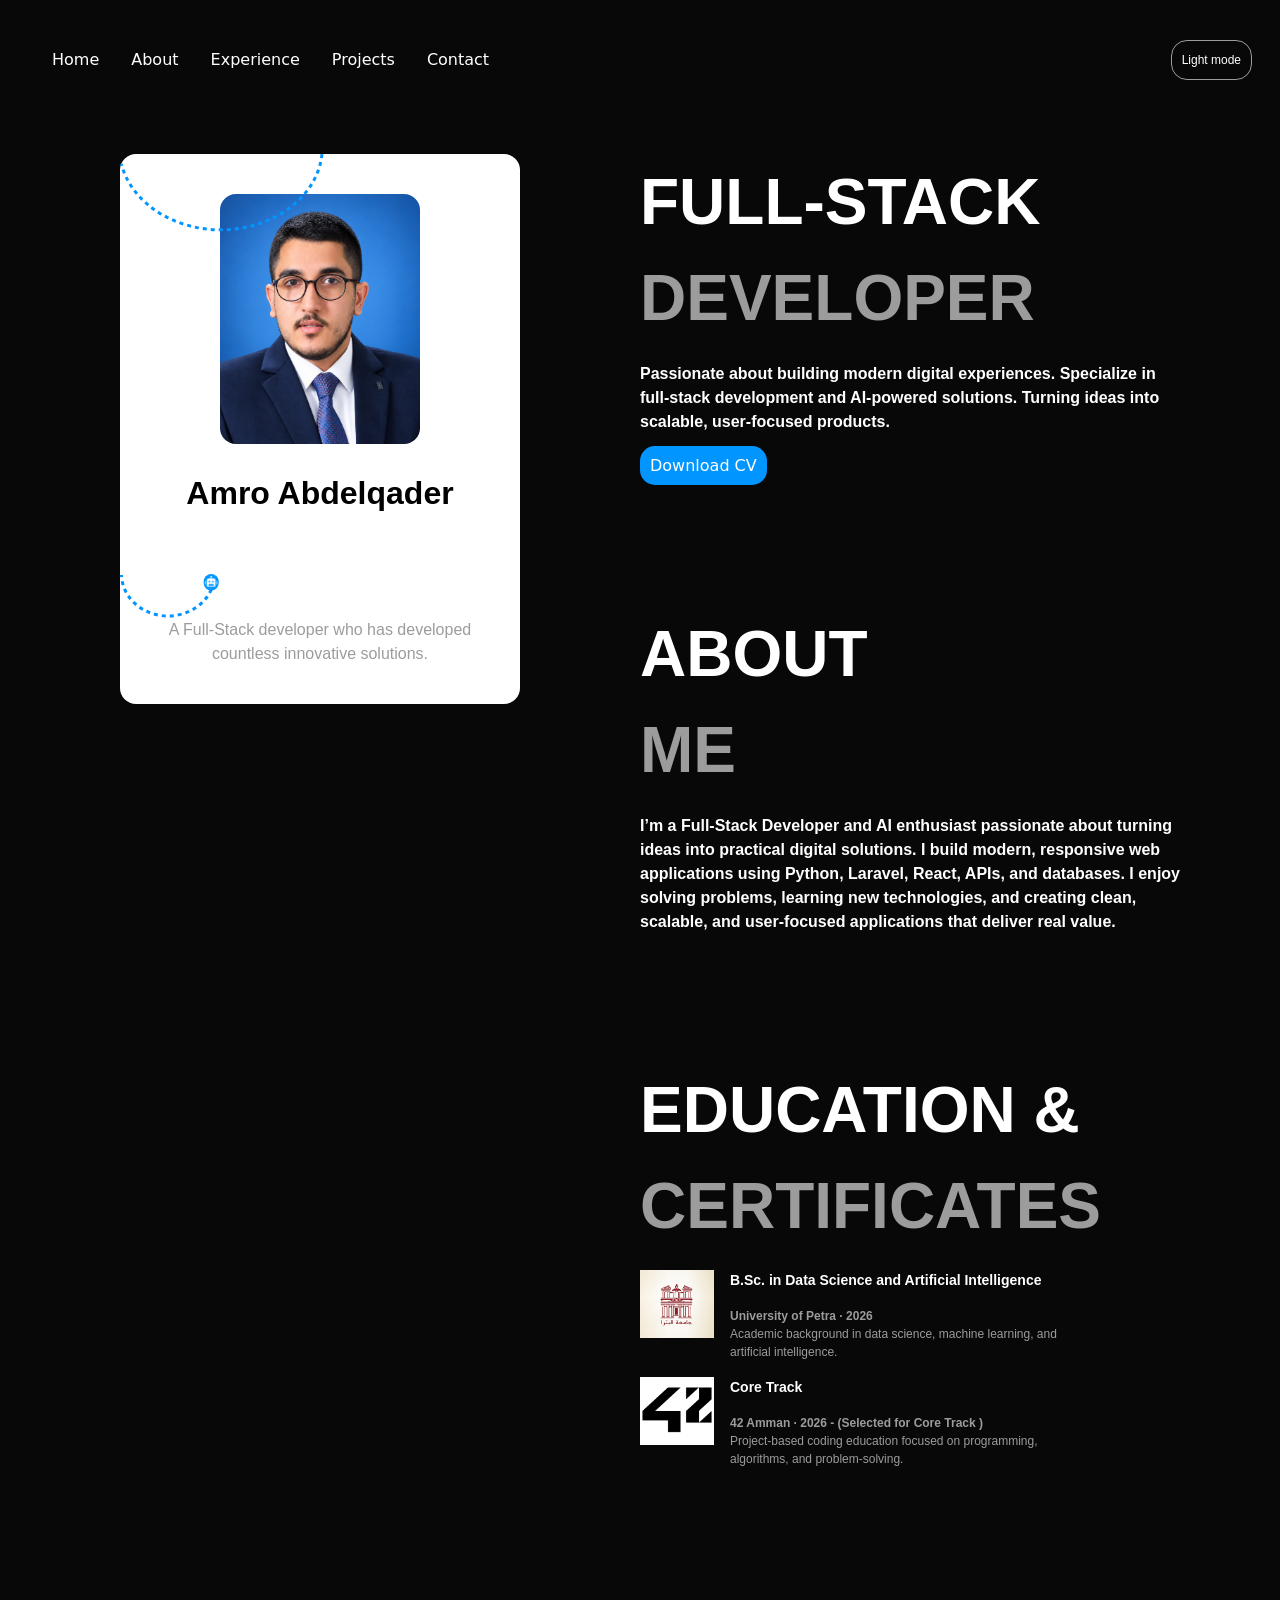
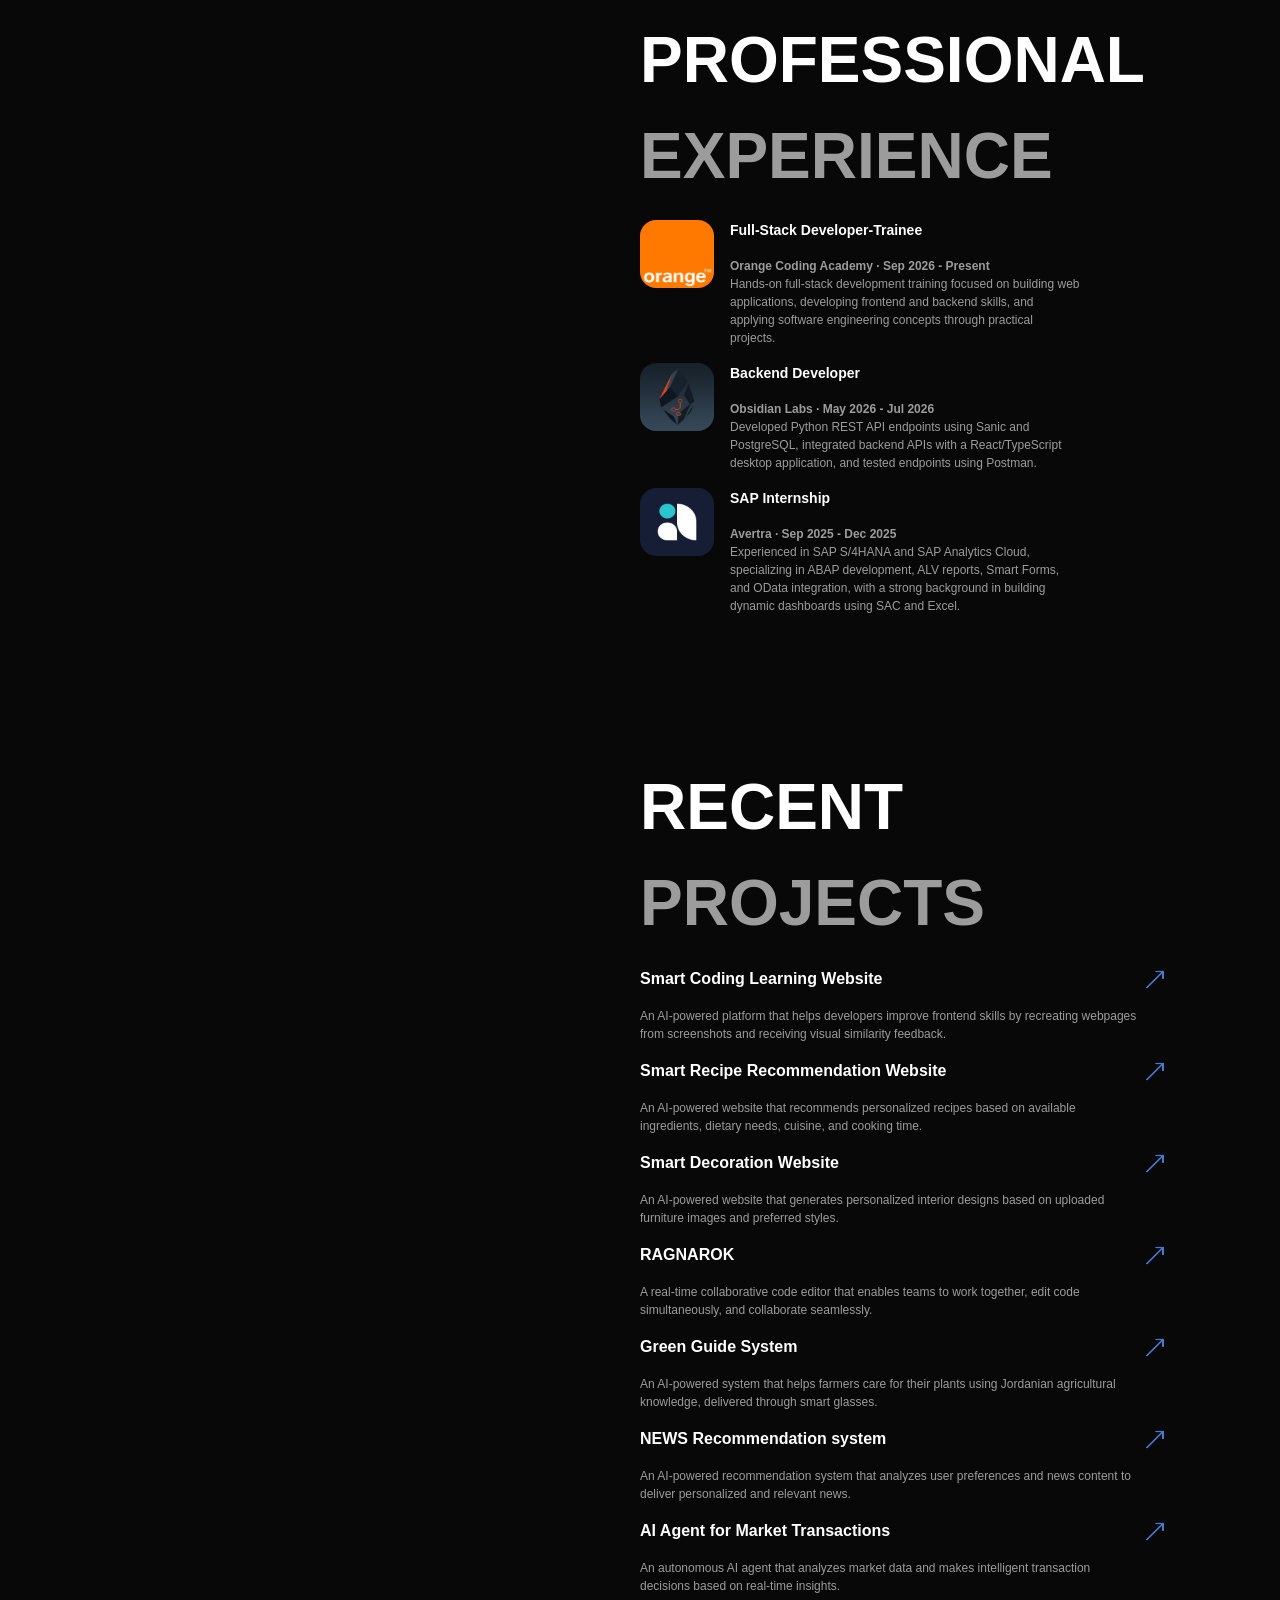
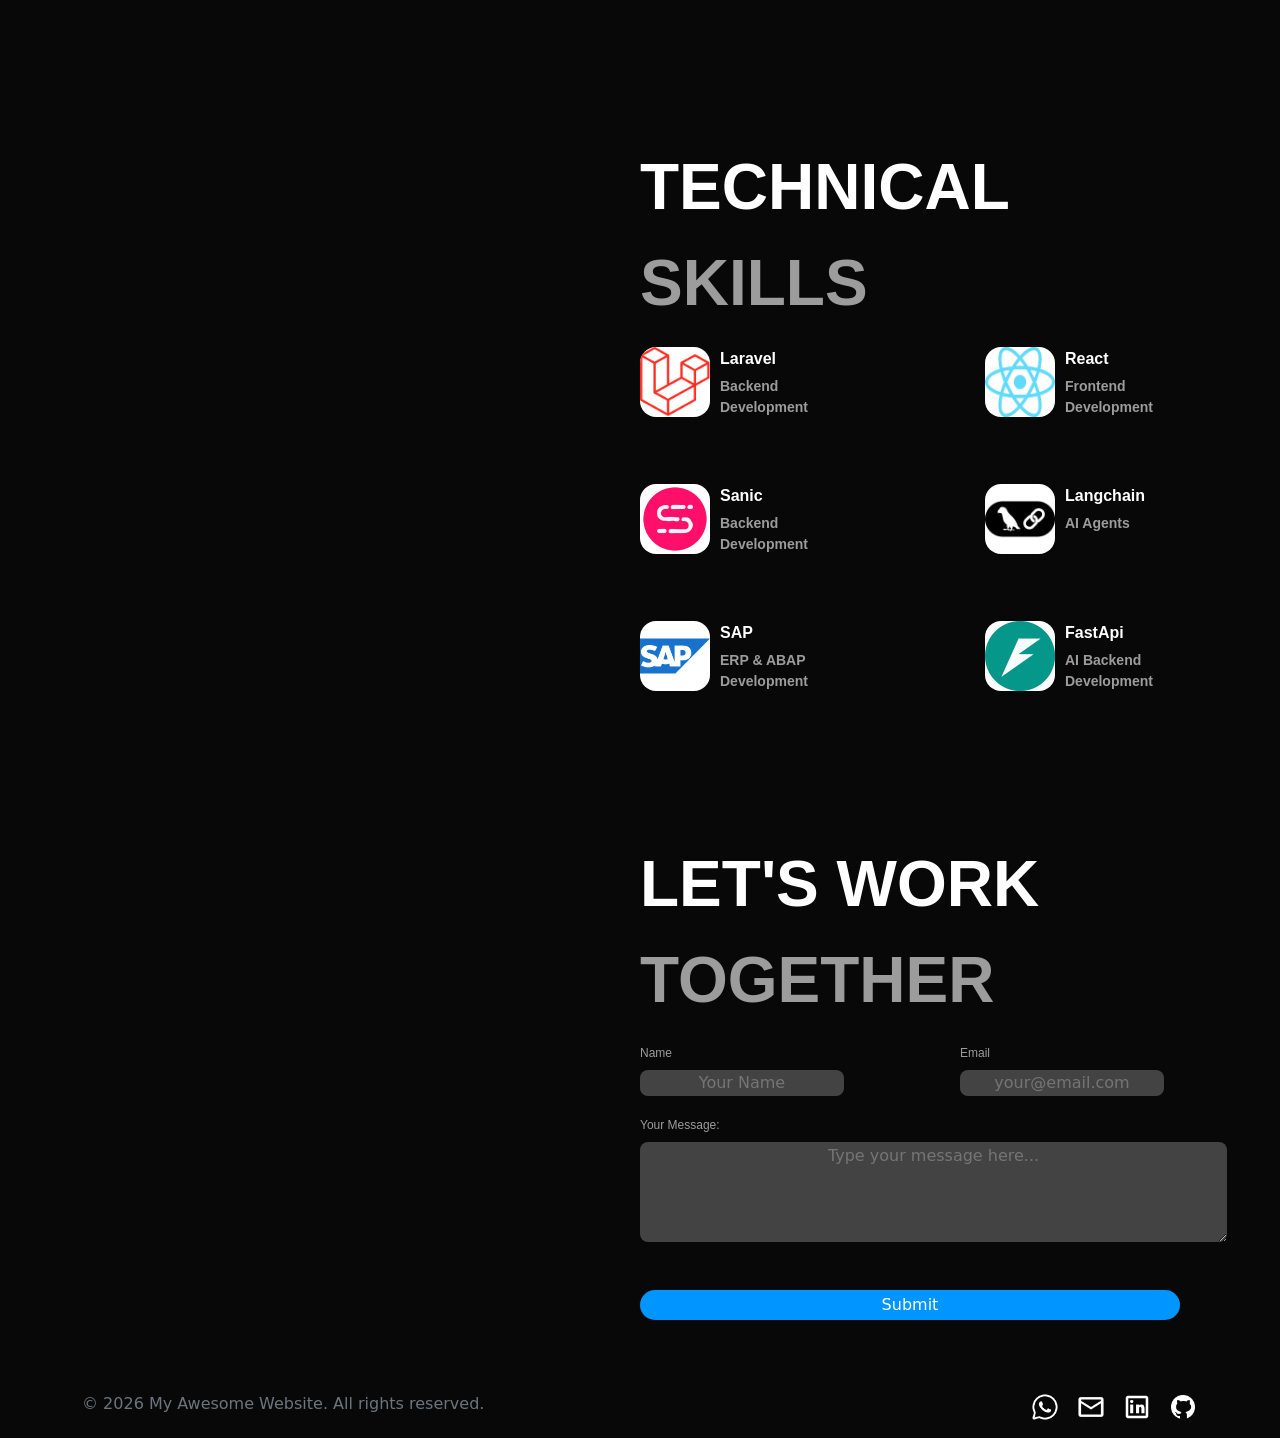
==== index.html @ 63857f9a "add action button ( download cv)" ====
<!DOCTYPE html>
<html lang="en">

<head>
    <meta charset="UTF-8">
    <meta name="author" content="Amro Abdelqader">
    <meta name="keywords" content="Full-Stack, web, AI, projects, react, Laravel, python, database">
    <meta name="viewport" content="width=device-width, initial-scale=1.0">
    <link href="https://cdn.jsdelivr.net/npm/bootstrap@5.3.8/dist/css/bootstrap.min.css" rel="stylesheet"
        integrity="sha384-sRIl4kxILFvY47J16cr9ZwB07vP4J8+LH7qKQnuqkuIAvNWLzeN8tE5YBujZqJLB" crossorigin="anonymous">
    <link rel="stylesheet" href="css/style.css">

    <title>Amro Abdelqader</title>
</head>

<body>
    <!-- Navigation Bar -->
    <nav class="navbar navbar-expand-md navbar-dark m-3">
        <div class="container-fluid">
            <ul class="navbar-nav flex-row  m-2">
                <li class="nav-item m-2">
                    <a class="nav-link" href="#">Home</a>
                </li>
                <li class="nav-item m-2">
                    <a class="nav-link" href="#about-sec">About</a>
                </li>
                <li class="nav-item m-2">
                    <a class="nav-link" href="#experience-sec">Experience</a>
                </li>
                <li class="nav-item m-2">
                    <a class="nav-link" href="#project-sec">Projects</a>
                </li>
                <li class="nav-item m-2">
                    <a class="nav-link" href="#contect-form">Contact</a>
                </li>
            </ul>
            <input type="checkbox" id="theme-toggle">
            <label class="theme-button" for="theme-toggle">
                <span class="theme-toggle-text">Light mode</span>
            </label>     
        </div>
    </nav>

    <!-- Container for Grid -->
    <div class="my-container">
        <!-- Personal photo card section -->
        <div class="photo-card">
            <div class="imag-icon">
                <img class="circle-icon" src="assets/icons/circle-icon.svg" alt="circle">
                <img class="photo" src="assets/myPhoto.png" width="200px" height="250px">
            </div>
            <div class="myName">Amro Abdelqader</div>
            <img class="circle-robot-icon" src="assets/icons/circle-robot-icon.svg" alt="circle-robot">
            <p class="card-description">
                A Full-Stack developer who has developed countless innovative solutions.
            </p>
        </div>
        <!-- website all content -->
        <div class="content" >
            <!-- Hero section -->
            <main class="hero-sec">
                <p class="sec-title">Full-Stack <br><span class="sec-title-lword">Developer</span></p>
                <p class="sec-parg">Passionate about building modern digital experiences. Specialize in full-stack
                    development and AI-powered solutions. Turning ideas into scalable, user-focused products.</p>
                <div class="cv-btn">
                    <a href="/assets/cv/CV.pdf" target="_blank">
                    Download CV
                    </a>
                </div>
            </main>
            <!-- About Me section -->
            <section id="about-sec" class="all-sec">
                <p class="sec-title">About <br><span class="sec-title-lword">me</span></p>
                <p class="sec-parg">I’m a Full-Stack Developer and AI enthusiast passionate about turning ideas into
                    practical digital solutions. I build modern, responsive web applications using Python, Laravel,
                    React, APIs, and databases. I enjoy solving problems, learning new technologies, and creating clean,
                    scalable, and user-focused applications that deliver real value.</p>
            </section>
            <!-- Education -->
             <section id="education-sec" class="all-sec">
                <p class="sec-title">EDUCATION & <br><span class="sec-title-lword">CERTIFICATES</span></p>
                <!-- education cards -->
                <div class="info-card">
                    <div>
                        <img class="edu-photo" src="assets/education/UOP.jpg" width="74px" height="68" alt="education photo">
                    </div>
                    <div>
                        <p class="info-title">B.Sc. in Data Science and Artificial Intelligence</p>
                        <p class="info-name">University of Petra · 2026</p>
                        <p class="info-parg">
                            Academic background in data science, machine learning, and artificial intelligence.
                        </p>
                    </div>
                </div>
                <div class="info-card">
                    <div>
                        <img class="edu-photo" src="assets/education/42.png" width="74px" height="68" alt="education photo">
                    </div>
                    <div>
                        <p class="info-title">Core Track</p>
                        <p class="info-name">42 Amman · 2026 - (Selected for Core Track )</p>
                        <p class="info-parg">
                            Project-based coding education focused on programming, algorithms, and problem-solving.
                        </p>
                    </div>
                </div>
             </section>
             <!-- Experience -->
             <section id="experience-sec" class="all-sec">
                <p class="sec-title">PROFESSIONAL <br><span class="sec-title-lword">EXPERIENCE</span></p>
                <!-- education cards -->
                <div class="info-card">
                    <div>
                        <img class="info-photo" src="assets/experience/Orange_logo.svg.webp" width="74px" height="68" alt="experience photo">
                    </div>
                    <div>
                        <p class="info-title">Full-Stack Developer-Trainee</p>
                        <p class="info-name">Orange Coding Academy · Sep  2026 - Present</p>
                        <p class="info-parg">
                            Hands-on full-stack development training focused on building web applications, developing frontend and backend skills, and applying software engineering concepts through practical projects.
                        </p>
                    </div>
                </div>
                <div class="info-card">
                    <div>
                        <img class="info-photo" src="assets/experience/obsidlabs_logo.jpg" width="74px" height="68" alt="experience photo">
                    </div>
                    <div>
                        <p class="info-title">Backend Developer</p>
                        <p class="info-name">Obsidian Labs · May  2026 - Jul  2026</p>
                        <p class="info-parg">
                            Developed Python REST API endpoints using Sanic and PostgreSQL, integrated backend APIs with a React/TypeScript desktop application, and tested endpoints using Postman.
                        </p>
                    </div>
                </div>
                <div class="info-card">
                    <div>
                        <img class="info-photo" src="assets/experience/avertra_logo.jpg" width="74px" height="68" alt="experience photo">
                    </div>
                    <div>
                        <p class="info-title">SAP Internship</p>
                        <p class="info-name">Avertra · Sep  2025 - Dec  2025</p>
                        <p class="info-parg">
                            Experienced in SAP S/4HANA and SAP Analytics Cloud, specializing in ABAP development, ALV reports, Smart Forms, and OData integration, with a strong background in building dynamic dashboards using SAC and Excel.
                        </p>
                    </div>
                </div>
             </section>
            <!-- Projects section -->
            <section id="project-sec" class="all-sec">
                <p class="sec-title">RECENT <br><span class="sec-title-lword">PROJECTS</span></p>
                <!-- project-card (earch card it's a link to github) -->
                <a class="link" href="https://github.com/amro-abdelqader-03" target="_blank">
                    <div class="project-card">
                        <div>
                            <p class="project-title">Smart Coding Learning Website</p>
                            <p class="project-parg">An AI-powered platform that helps developers improve frontend skills
                                by recreating webpages from screenshots and receiving visual similarity feedback.</p>
                        </div>
                        <img src="assets/icons/Up Right.svg" height="25px" width="30px" alt="arrow">
                    </div>
                </a>

                <a class="link" href="https://github.com/amro-abdelqader-03" target="_blank">
                    <div class="project-card">
                        <div>
                            <p class="project-title">Smart Recipe Recommendation Website</p>
                            <p class="project-parg">An AI-powered website that recommends personalized recipes based on
                                available ingredients, dietary needs, cuisine, and cooking time.</p>
                        </div>
                        <img src="assets/icons/Up Right.svg" height="25px" width="30px" alt="arrow">
                    </div>
                </a>

                <a class="link" href="https://github.com/amro-abdelqader-03" target="_blank">
                    <div class="project-card">
                        <div>
                            <p class="project-title">Smart Decoration Website</p>
                            <p class="project-parg">An AI-powered website that generates personalized interior designs
                                based on uploaded furniture images and preferred styles.</p>
                        </div>
                        <img src="assets/icons/Up Right.svg" height="25px" width="30px" alt="arrow">
                    </div>
                </a>

                <a class="link" href="https://github.com/amro-abdelqader-03" target="_blank">
                    <div class="project-card">
                        <div>
                            <p class="project-title">RAGNAROK</p>
                            <p class="project-parg">A real-time collaborative code editor that enables teams to work
                                together, edit code simultaneously, and collaborate seamlessly.</p>
                        </div>
                        <img src="assets/icons/Up Right.svg" height="25px" width="30px" alt="arrow">
                    </div>
                </a>

                <a class="link" href="https://github.com/amro-abdelqader-03" target="_blank">
                    <div class="project-card">
                        <div>
                            <p class="project-title">Green Guide System</p>
                            <p class="project-parg">An AI-powered system that helps farmers care for their plants using
                                Jordanian agricultural knowledge, delivered through smart glasses.</p>
                        </div>
                        <img src="assets/icons/Up Right.svg" height="25px" width="30px" alt="arrow">
                    </div>
                </a>

                <a class="link" href="https://github.com/amro-abdelqader-03" target="_blank">
                    <div class="project-card">
                        <div>
                            <p class="project-title">NEWS Recommendation system</p>
                            <p class="project-parg">An AI-powered recommendation system that analyzes user preferences
                                and
                                news content to deliver personalized and relevant news.</p>
                        </div>
                        <img src="assets/icons/Up Right.svg" height="25px" width="30px" alt="arrow">
                    </div>
                </a>

                <a class="link" href="https://github.com/amro-abdelqader-03" target="_blank">
                    <div class="project-card">
                        <div>
                            <p class="project-title">AI Agent for Market Transactions</p>
                            <p class="project-parg">An autonomous AI agent that analyzes market data and makes
                                intelligent transaction decisions based on real-time insights.</p>
                        </div>
                        <img src="assets/icons/Up Right.svg" height="25px" width="30px" alt="arrow">
                    </div>
                </a>
            </section>

            <!-- technical skills -->
            <section id="skills-sec" class="all-sec">
                <p class="sec-title">technical <br><span class="sec-title-lword">skills</span></p>
                <div class="skill-contaier">
                    <div class="skill-card">
                        <img class="skill-logo" src="assets/skill/Laravel.svg.webp" width="70px" height="70px">
                        <div>
                            <p class="skill-title">Laravel</p>
                            <p class="skill-desc">Backend Development</p>
                        </div>
                    </div>
                    <div class="skill-card">
                        <img class="skill-logo" src="assets/skill/React-icon.svg.webp" width="70px" height="70px">
                        <div>
                            <p class="skill-title">React</p>
                            <p class="skill-desc">Frontend Development</p>
                        </div>
                    </div>
                    <div class="skill-card">
                        <img class="skill-logo" src="assets/skill/sanic.png" width="70px" height="70px">
                        <div>
                            <p class="skill-title">Sanic</p>
                            <p class="skill-desc">Backend Development</p>
                        </div>
                    </div>
                    <div class="skill-card">
                        <img class="skill-logo" src="assets/skill/langchain.webp" width="70px" height="70px">
                        <div>
                            <p class="skill-title">Langchain</p>
                            <p class="skill-desc">AI Agents</p>
                        </div>
                    </div>
                    <div class="skill-card">
                        <img class="skill-logo" src="assets/skill/SAP.webp" width="70px" height="70px">
                        <div>
                            <p class="skill-title">SAP</p>
                            <p class="skill-desc">ERP & ABAP Development</p>
                        </div>
                    </div>
                    <div class="skill-card">
                        <img class="skill-logo" src="assets/skill/fastapi.png" width="70px" height="70px">
                        <div>
                            <p class="skill-title">FastApi</p>
                            <p class="skill-desc">AI Backend Development</p>
                        </div>
                    </div>
                </div>            
            </section>

            <!-- contact me form -->
            <section id="contect-form" class="all-sec">
                <p class="sec-title">LET'S WORK <br><span class="sec-title-lword">TOGETHER</span></p>
                <form>
                    <div class="name-email-form">
                        <div>
                            <label class="form-label" for="name">
                                Name
                            </label>
                            <input class="form-input" type="text" name="name" placeholder="Your Name" required>
                        </div>
                        <div>
                            <label class="form-label" for="email">
                                Email
                            </label>
                            <input class="form-input" type="email" name="email" placeholder="your@email.com" required>
                        </div>
                    </div>
                    <label class="form-label" for="message">
                        Your Message:
                    </label>
                    <textarea class="form-input" name="message" rows="4" cols="70"
                        placeholder="Type your message here..."></textarea><br><br>
                    <input class="form-submit" type="submit">
                </form>
            </section>
        </div>
    </div>

    <!-- footer section -->
    <footer class="text-secondary py-3 mt-4" id="ff">
        <div class="container">
            <div class="d-flex flex-md-row text-center justify-content-between">

                <div>
                    &copy; 2026 My Awesome Website. All rights reserved.
                </div>

                <div class="d-flex gap-3">
                    <div>
                        <a href="https://wa.link/czrk86" target="_blank">
                            <img src="assets/icons/WhatsApp.svg" width="30" height="30" alt="WhatsApp">
                        </a>
                    </div>
                    <div>
                        <a href="mailto:amro.abdelqader.03@gmail.com" target="_blank">
                            <img src="assets/icons/Email.svg" width="30" height="30" alt="Email">
                        </a>
                    </div>
                    <div>
                        <a href="https://www.linkedin.com/in/amroabdelgader/" target="_blank">
                            <img src="assets/icons/LinkedIn.svg" width="30" height="30" alt="LinkedIn">
                        </a>
                    </div>
                    <div>
                        <a href="https://github.com/amro-abdelqader-03" target="_blank">
                            <img src="assets/icons/GitHub.svg" width="30" height="30" alt="GitHub">
                        </a>
                    </div>
                </div>
            </div>
        </div>
    </footer>

</body>

</html>
---- css/style.css ----
/* general */

:root {
    color-scheme: dark;
    --page-bg: #080808;
    --primary-text: #ffffff;
    --muted-text: #9c9c9c;
    --surface: #1b1b1b;
    --card-bg: #ffffff;
    --card-text: #000000;
    --input-bg: #434343;
    --accent: #0095ff;
}

body:has(#theme-toggle:checked) {
    color-scheme: light;
    --page-bg: #f4f4f0;
    --primary-text: #171717;
    --muted-text: #626262;
    --surface: #e2e2dc;
    --card-bg: #171717;
    --card-text: #ffffff;
    --input-bg: #ffffff;
    --accent: #006fbd;
}

html {

    scroll-behavior: smooth;
}

body {
    background-color: var(--page-bg);
    color: var(--primary-text);
    transition: background-color 0.3s, color 0.3s;
}

#theme-toggle {
    display: none;
}

.theme-button {
    align-items: center;
    padding: 10px;
    border: 1px solid var(--muted-text);
    border-radius: 16px;
    color: var(--primary-text);
    cursor: pointer;
    font-family: 'Poppins', sans-serif;
    font-size: 12px;
    transition: background-color 0.3s, color 0.3s, border-color 0.3s;
}

.theme-toggle:hover {
    background-color: var(--surface);
}

.navbar {
    background-color: var(--page-bg);
    position: sticky;
    top: 0;
    z-index: 100;
}

.navbar .nav-link {
    color: var(--primary-text);
}

.navbar .nav-link:focus,
.navbar .nav-link:hover {
    color: var(--accent);
}

body:has(#theme-toggle:checked) .theme-toggle-text {
    font-size: 0;
}

body:has(#theme-toggle:checked) .theme-toggle-text::after {
    content: 'Dark mode';
    font-size: 12px;
}


.my-container {
    display: grid;
    grid-template-columns: 1fr 1fr;
    color: var(--primary-text);
    margin-top: 50px;
    align-items: start;
}

/* photo card sec */

.photo-card {
    background-color: var(--card-bg);
    width: 400px;
    height: 550px;
    margin: 0 auto;
    border-radius: 16px;
    position: sticky;
    top: 20px;
    align-self: start;
    animation: fadeOut 2.5s;
    transform: translateY(0);
    transition: transform 0.5s;
}

.photo-card:hover {
    transform: translateY(-8px);
}

.imag-icon {
    display: grid;
    grid-template-columns: 100px 100px;
    grid-template-rows: 100px 200px;
}

.circle-icon {
    grid-column-start: 1;
    grid-template-rows: 1;
    z-index: 2;
}

.photo {
    border-radius: 16px;
    grid-column-start: 2;
    grid-template-rows: 2;
    z-index: 1;
    margin-top: 40px;
}

.myName {
    text-align: center;
    font-family: 'Poppins', sans-serif;
    font-size: 32px;
    font-weight: bold;
    color: var(--card-text);
    margin: 15px;
}

/* general sections */

.cv-btn {
    margin-top: 20px;
}

.cv-btn a{
    text-decoration: none;
    background-color: var(--accent);
    color: var(--primary-text);
    padding: 10px;
    border-radius: 15px;
    animation: fadeOut 2.5s;
}

.card-description {
    text-align: center;
    font-family: 'Poppins', sans-serif;
    font-size: 16px;
    color: var(--muted-text);
    margin: 0 20px;
}

.all-sec {
    animation: reveal linear both;
    animation-timeline: view();
    animation-range: entry 40% contain 80%;
    margin-top: 20%;
    margin-bottom: 5%;
}

.sec-title {
    font-family: 'Poppins', sans-serif;
    font-size: 64px;
    font-weight: bold;
    text-transform: uppercase;
    animation: fadeOut 2.5s;
}

.sec-title-lword {
    color: var(--muted-text);
    display: inline;
}

.sec-parg {
    font-family: 'Poppins', sans-serif;
    font-size: 16px;
    font-weight: bold;
    margin-right: 100px;
    animation: fadeOut 2.5s;
}

/* info sections */

.info-card {
    display: grid;
    grid-template-columns: 80px 350px;
    width: 430px;
    gap: 10px 10px;
    transform: translateY(0);
    transition: transform 0.5s;
    animation: fadeOut 2.5s;
}

.info-photo {
    border-radius: 16px;
}

.info-card:hover {
    transform: translateY(-8px);
    background-color: var(--surface);
}

.info-title {
    font-family: 'Poppins', sans-serif;
    font-size: 14px;
    font-weight: bold;
    color: var(--primary-text);
}

.info-name {
    font-family: 'Poppins', sans-serif;
    font-size: 12px;
    font-weight: bold;
    color: var(--muted-text);
    margin-bottom: 0;
}

.info-parg {
    font-family: 'Poppins', sans-serif;
    font-size: 12px;
    color: var(--muted-text);
}

/* project section */

.project-card {
    display: grid;
    grid-template-columns: 500px 30px;
    animation: fadeOut 2.5s;
    width: 530px;
    color: var(--primary-text);
    transform: translateY(0);
    transition: transform 0.5s;
}

.project-card:hover {
    transform: translateY(-8px);
    background-color: var(--surface);
}

.link {
    text-decoration: none;
}

.project-title {
    font-family: 'Poppins', sans-serif;
    font-size: 16px;
    font-weight: bold;
}

.project-parg {
    font-family: 'Poppins', sans-serif;
    font-size: 12px;
    color: var(--muted-text);
}

/* skill section */

.skill-contaier {
    display: grid;
    grid-template-columns: 1fr 1fr;
    gap: 50px;
}

.skill-card {
    display: grid;
    grid-template-columns: 70px 100px;
    font-family: 'Poppins', sans-serif;
    font-size: 16px;
    font-weight: bold;
    gap: 10px;
    transform: translateY(0);
    transition: transform 0.5s;
    animation: fadeOut 2.5s;
}

.skill-card:hover {
    transform: translateY(-8px);
    background-color: var(--surface);
}

.skill-logo {
    background-color: var(--card-bg);
    border-radius: 16px;
}

.skill-title {
    color: var(--primary-text);
    font-size: 16px;
    margin-bottom: 5px;
}

.skill-desc {
    color: var(--muted-text);
    font-size: 14px;
}

/* form seaction (contact me) */

.name-email-form {
    display: grid;
    grid-template-columns: 1fr 1fr;
    margin-bottom: 20px;
}

.form-label {
    font-family: 'Poppins', sans-serif;
    font-size: 12px;
    color: var(--muted-text);
    display: block;
    animation: fadeOut 2.5s;
}

.form-input {
    background-color: var(--input-bg);
    color: var(--primary-text);
    border: none;
    border-radius: 8px;
    text-align: center;
    display: block;
    animation: fadeOut 2.5s;
}

.form-submit {
    background-color: var(--accent);
    width: 540px;
    text-align: center;
    border-radius: 16px;
    border: none;
    color: var(--primary-text);
    height: 30px;
    animation: fadeOut 2.5s;
}

/* animation */

@keyframes fadeOut {
    0% {
        opacity: 0;
    }

    75% {
        opacity: 1;
    }

    100% {
        opacity: 1;
    }
}

@keyframes reveal {
    from {
        opacity: 0;
        transform: translateY(100px);
    }

    to {
        opacity: 1;
        transform: translateY(0);
    }
}

/* handel small devices */

@media (max-width: 1000px) {

    .my-container {
        grid-template-columns: 1fr;
    }

    .photo-card {
        position: static;
    }

    .sec-title {
        text-align: center;
    }

    .sec-parg {
        text-align: center;
        margin: 20px auto;
    }

    .info-card {
        margin: 30px auto;
    }

    .project-card {
        margin: 0 auto;
    }

    .skill-contaier {
        grid-template-columns: 1fr;
        margin: 0 auto;
        width: 40%;
    }

    .name-email-form {
        grid-template-columns: 1fr;
    }

    .form-input {
        margin: 0 auto;
    }

    .form-label {
        text-align: center;
    }

    .form-submit {
        display: block;
        margin: 0 auto;
    }

}

@media (max-width: 600px) {
    .navbar {
        position: relative;
    }
}
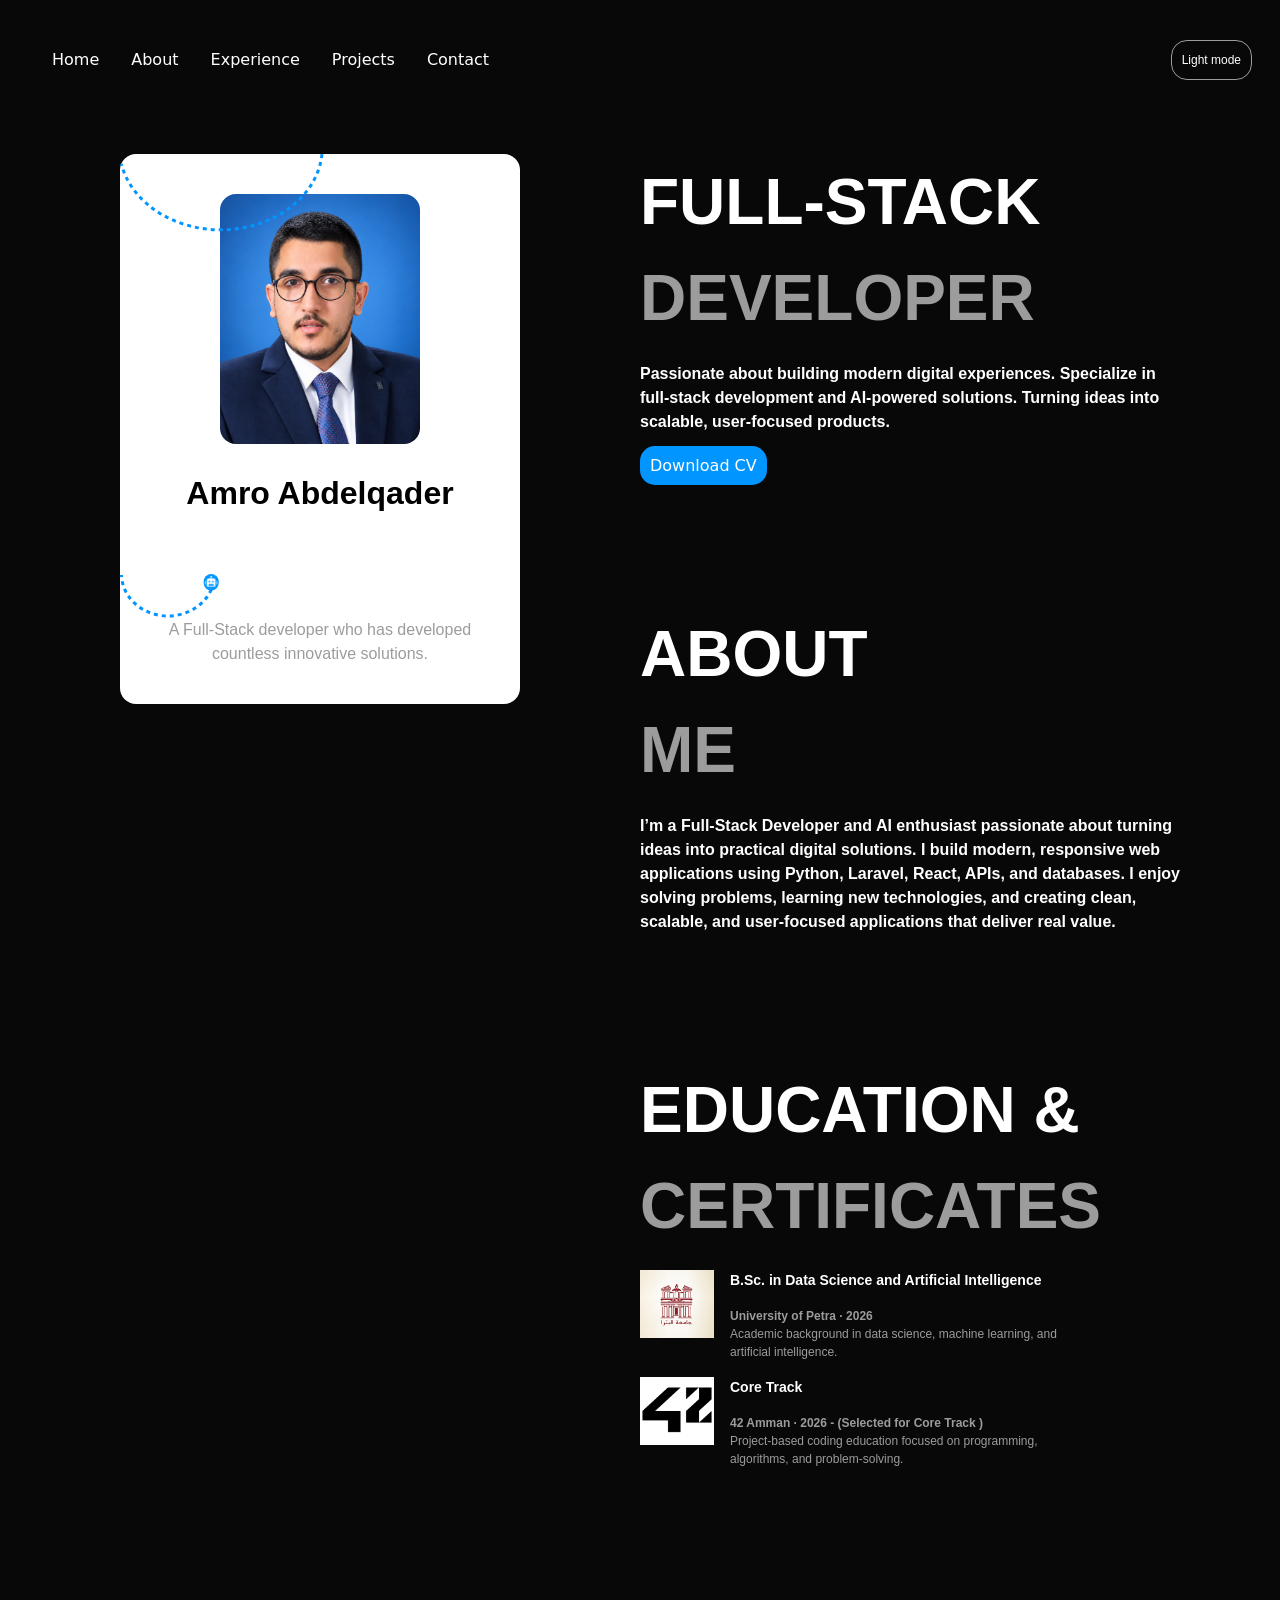
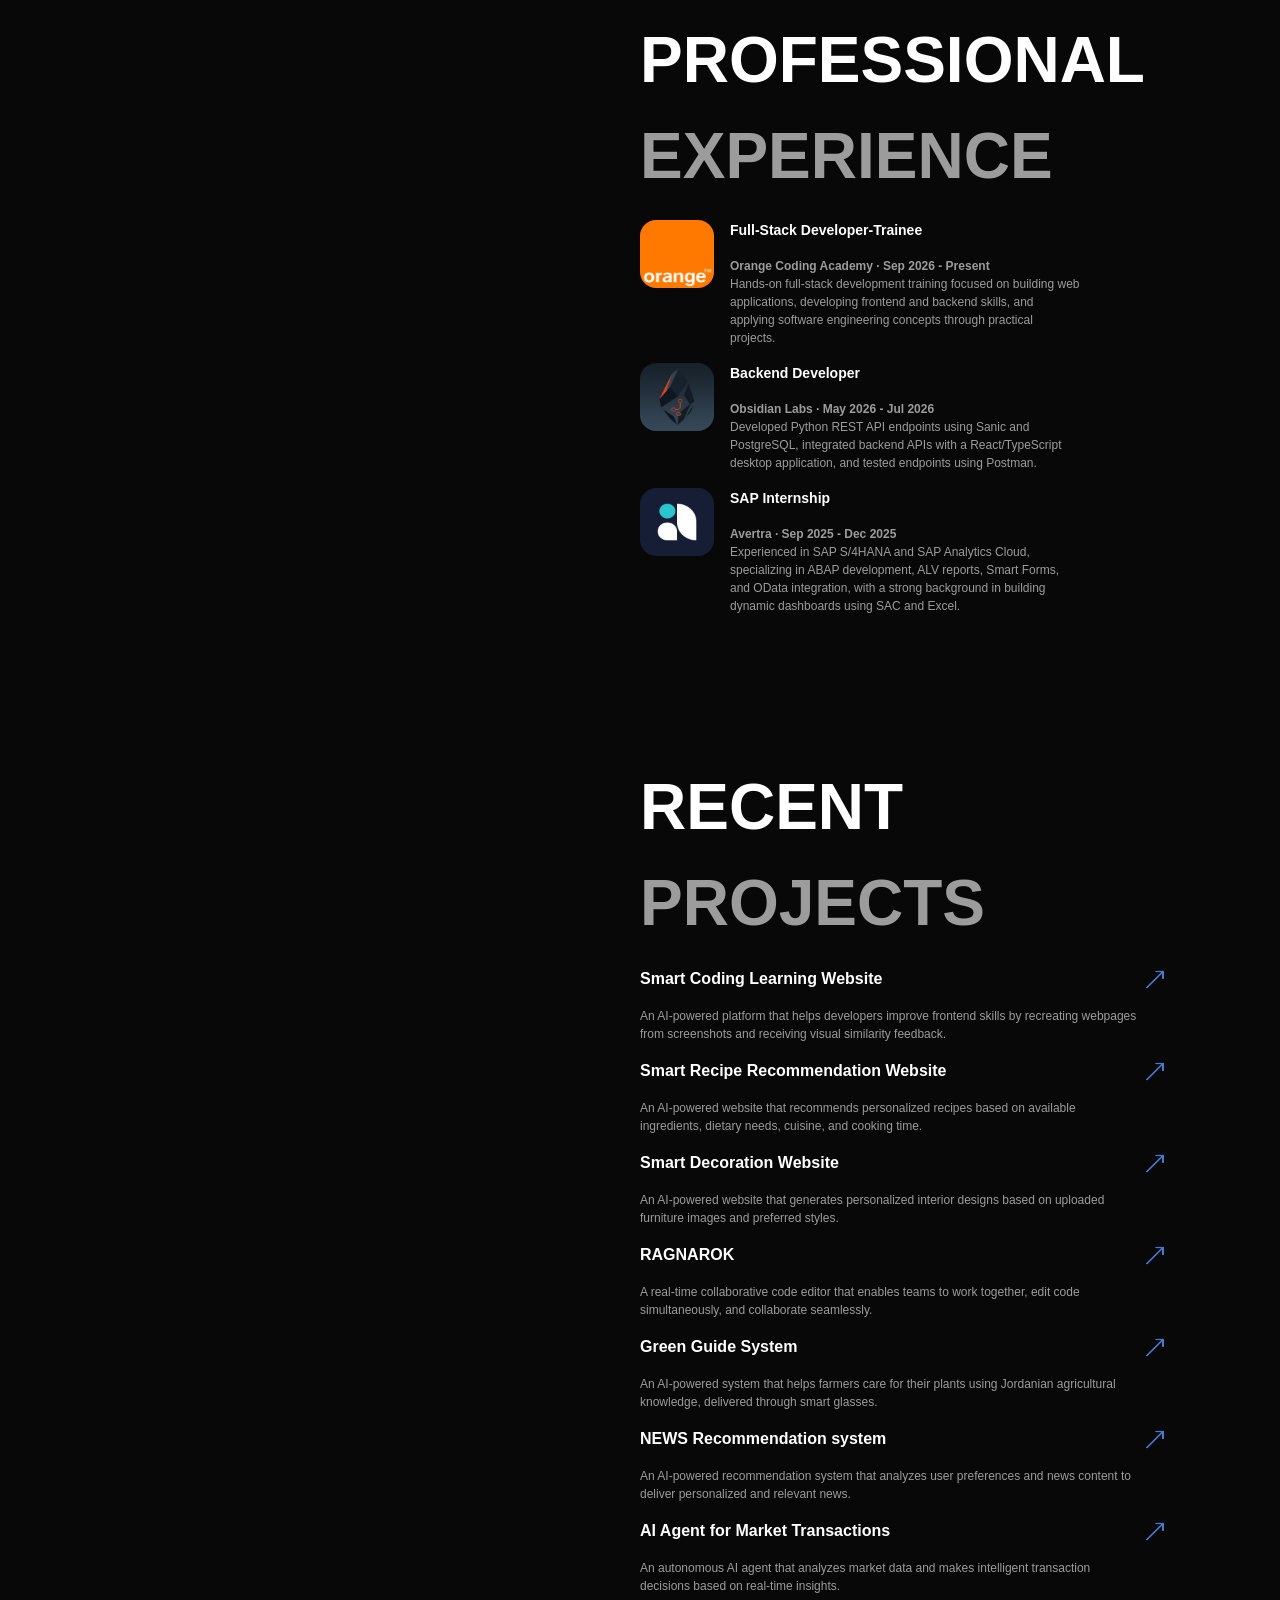
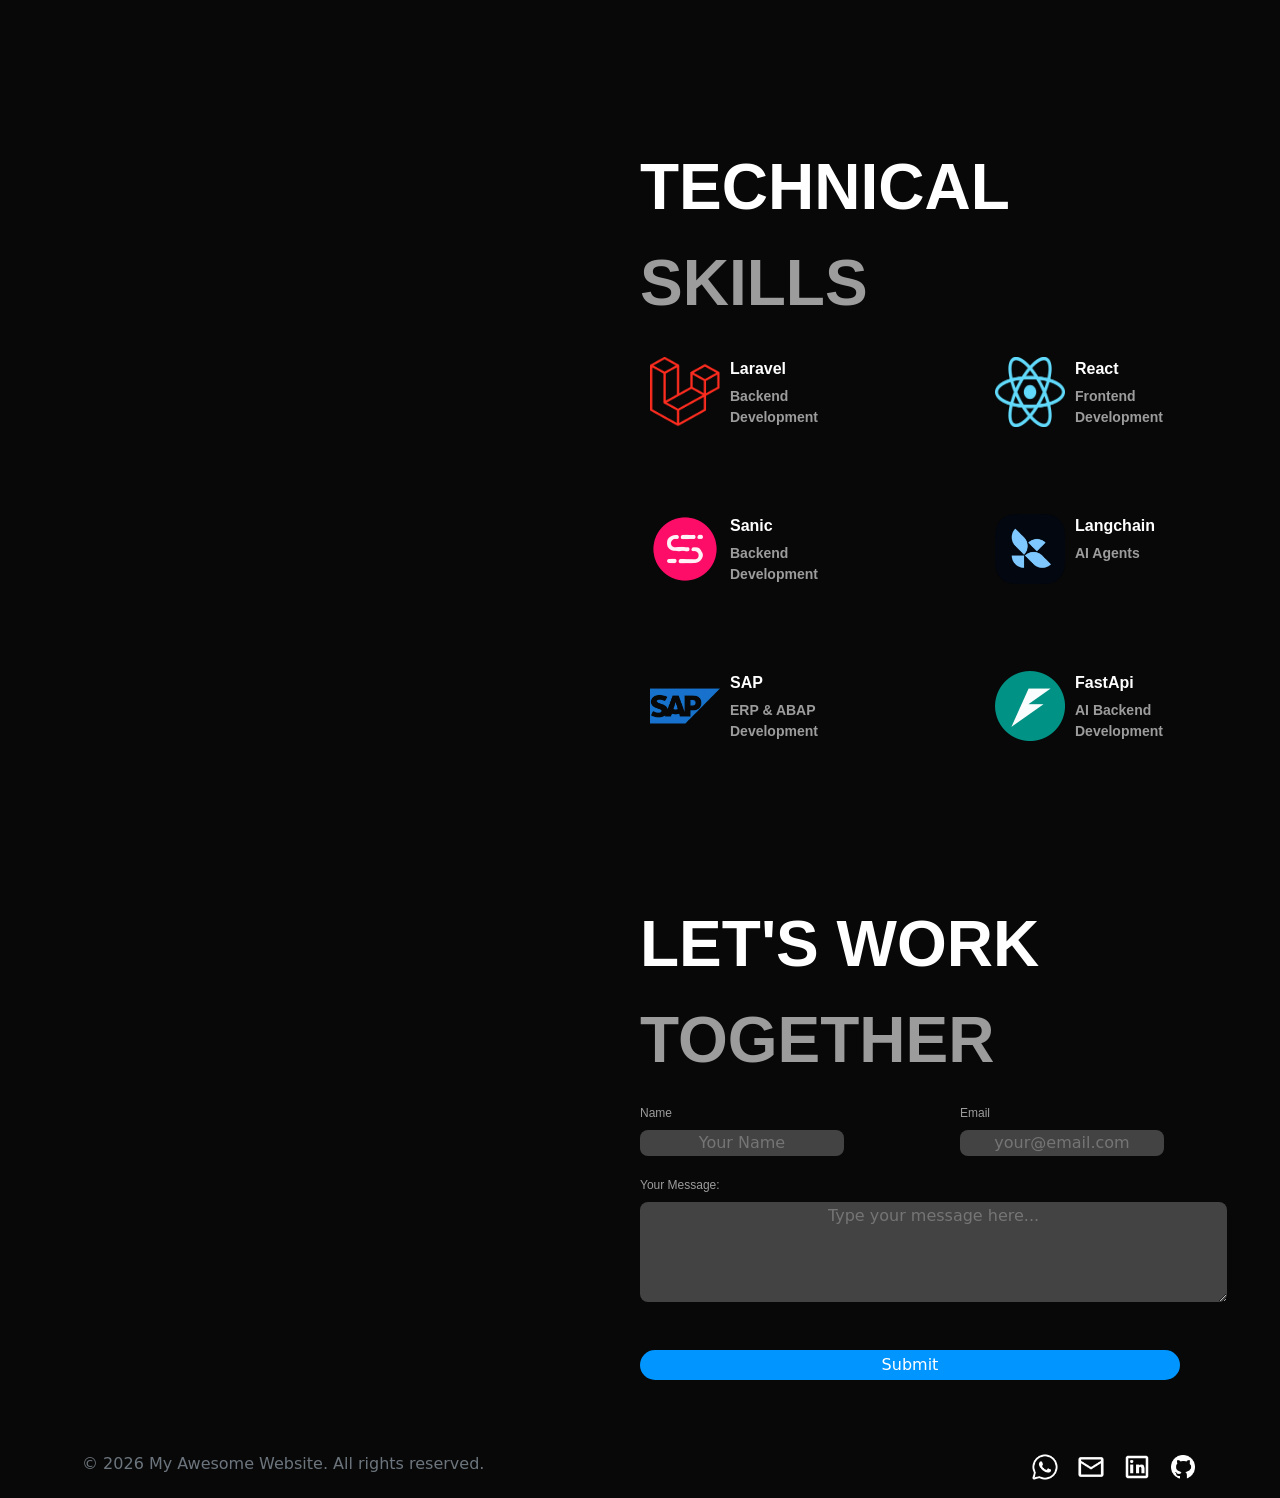
==== commit 19aee7d3: "fix icons problems" ====
--- a/index.html
+++ b/index.html
@@ -234,14 +234,14 @@
                 <p class="sec-title">technical <br><span class="sec-title-lword">skills</span></p>
                 <div class="skill-contaier">
                     <div class="skill-card">
-                        <img class="skill-logo" src="assets/skill/Laravel.svg.webp" width="70px" height="70px">
+                        <img class="skill-logo" src="assets/skill/Laravel.webp" width="70px" height="70px">
                         <div>
                             <p class="skill-title">Laravel</p>
                             <p class="skill-desc">Backend Development</p>
                         </div>
                     </div>
                     <div class="skill-card">
-                        <img class="skill-logo" src="assets/skill/React-icon.svg.webp" width="70px" height="70px">
+                        <img class="skill-logo" src="assets/skill/React-icon.webp" width="70px" height="70px">
                         <div>
                             <p class="skill-title">React</p>
                             <p class="skill-desc">Frontend Development</p>
@@ -255,7 +255,7 @@
                         </div>
                     </div>
                     <div class="skill-card">
-                        <img class="skill-logo" src="assets/skill/langchain.webp" width="70px" height="70px">
+                        <img class="skill-logo" src="assets/skill/langchain.png" width="70px" height="70px">
                         <div>
                             <p class="skill-title">Langchain</p>
                             <p class="skill-desc">AI Agents</p>
--- a/css/style.css
+++ b/css/style.css
@@ -280,6 +280,7 @@
     font-size: 16px;
     font-weight: bold;
     gap: 10px;
+    padding: 10px;
     transform: translateY(0);
     transition: transform 0.5s;
     animation: fadeOut 2.5s;
@@ -290,10 +291,6 @@
     background-color: var(--surface);
 }
 
-.skill-logo {
-    background-color: var(--card-bg);
-    border-radius: 16px;
-}
 
 .skill-title {
     color: var(--primary-text);
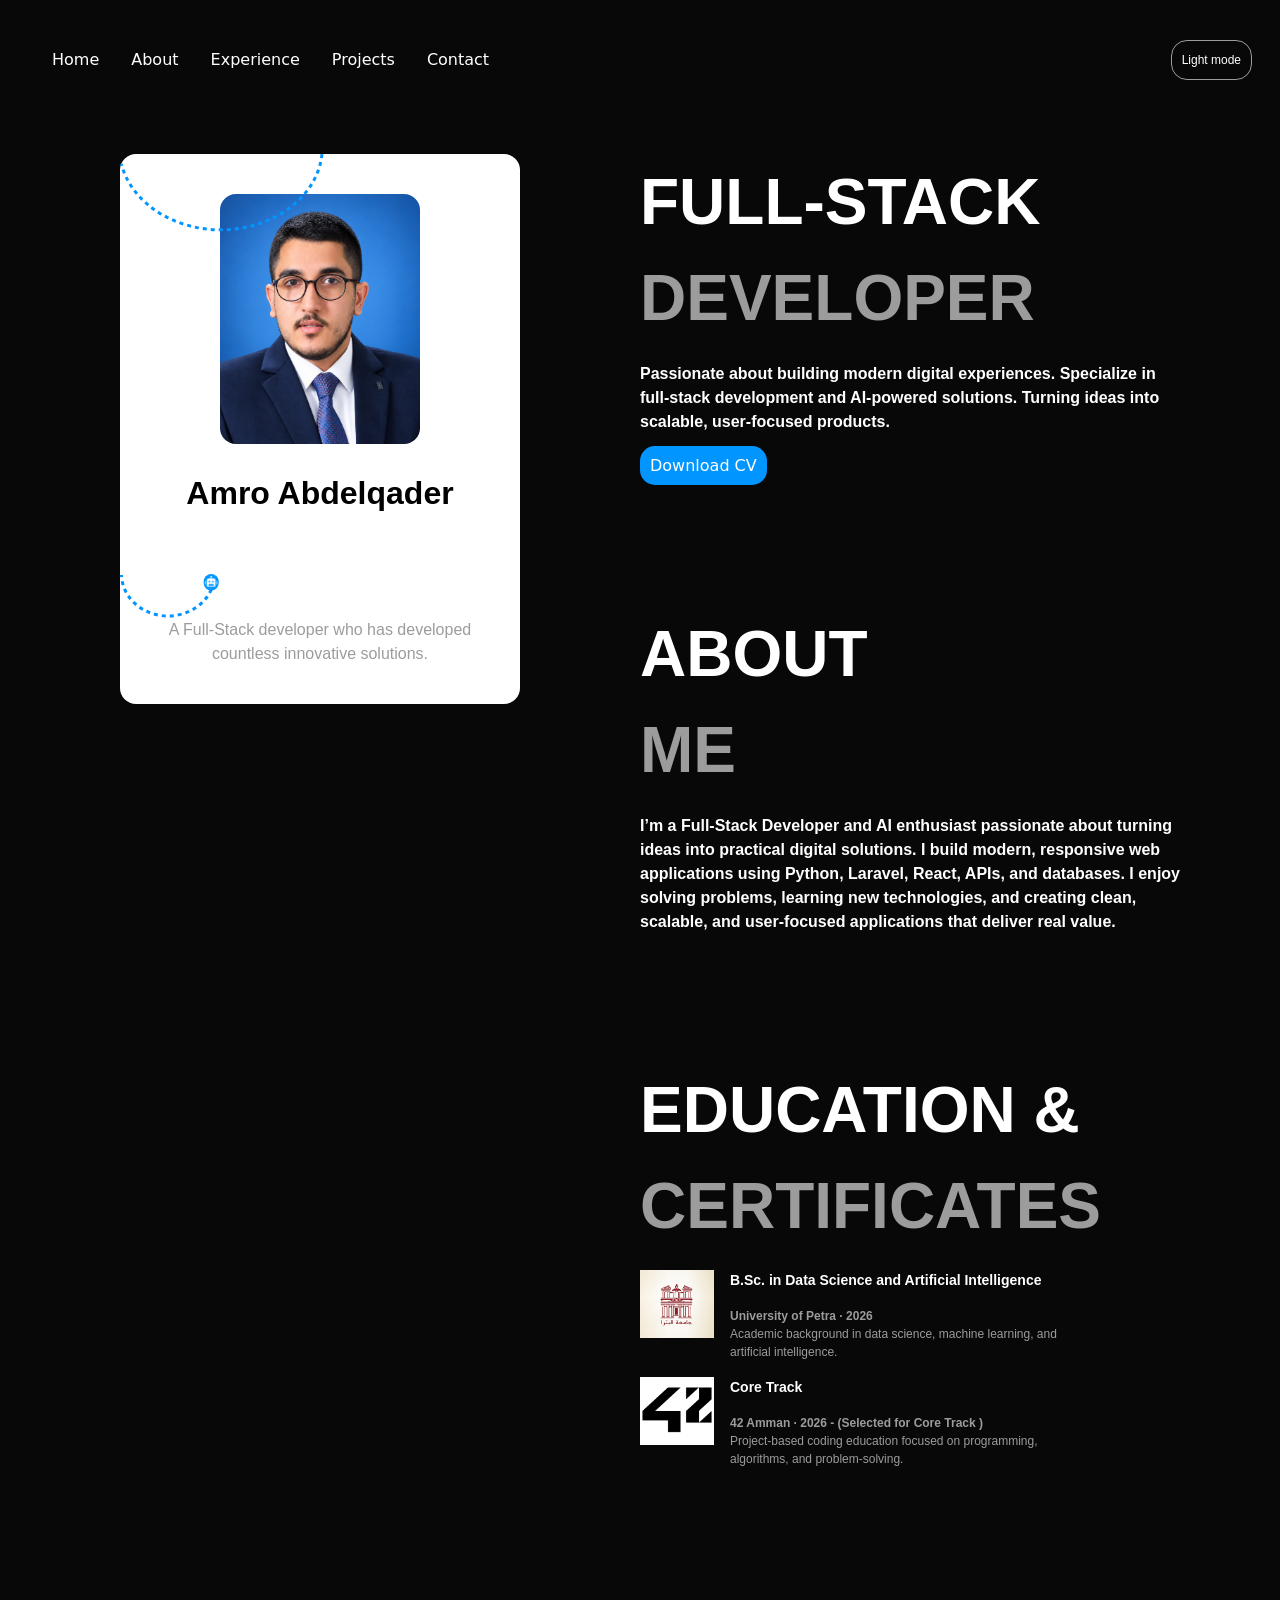
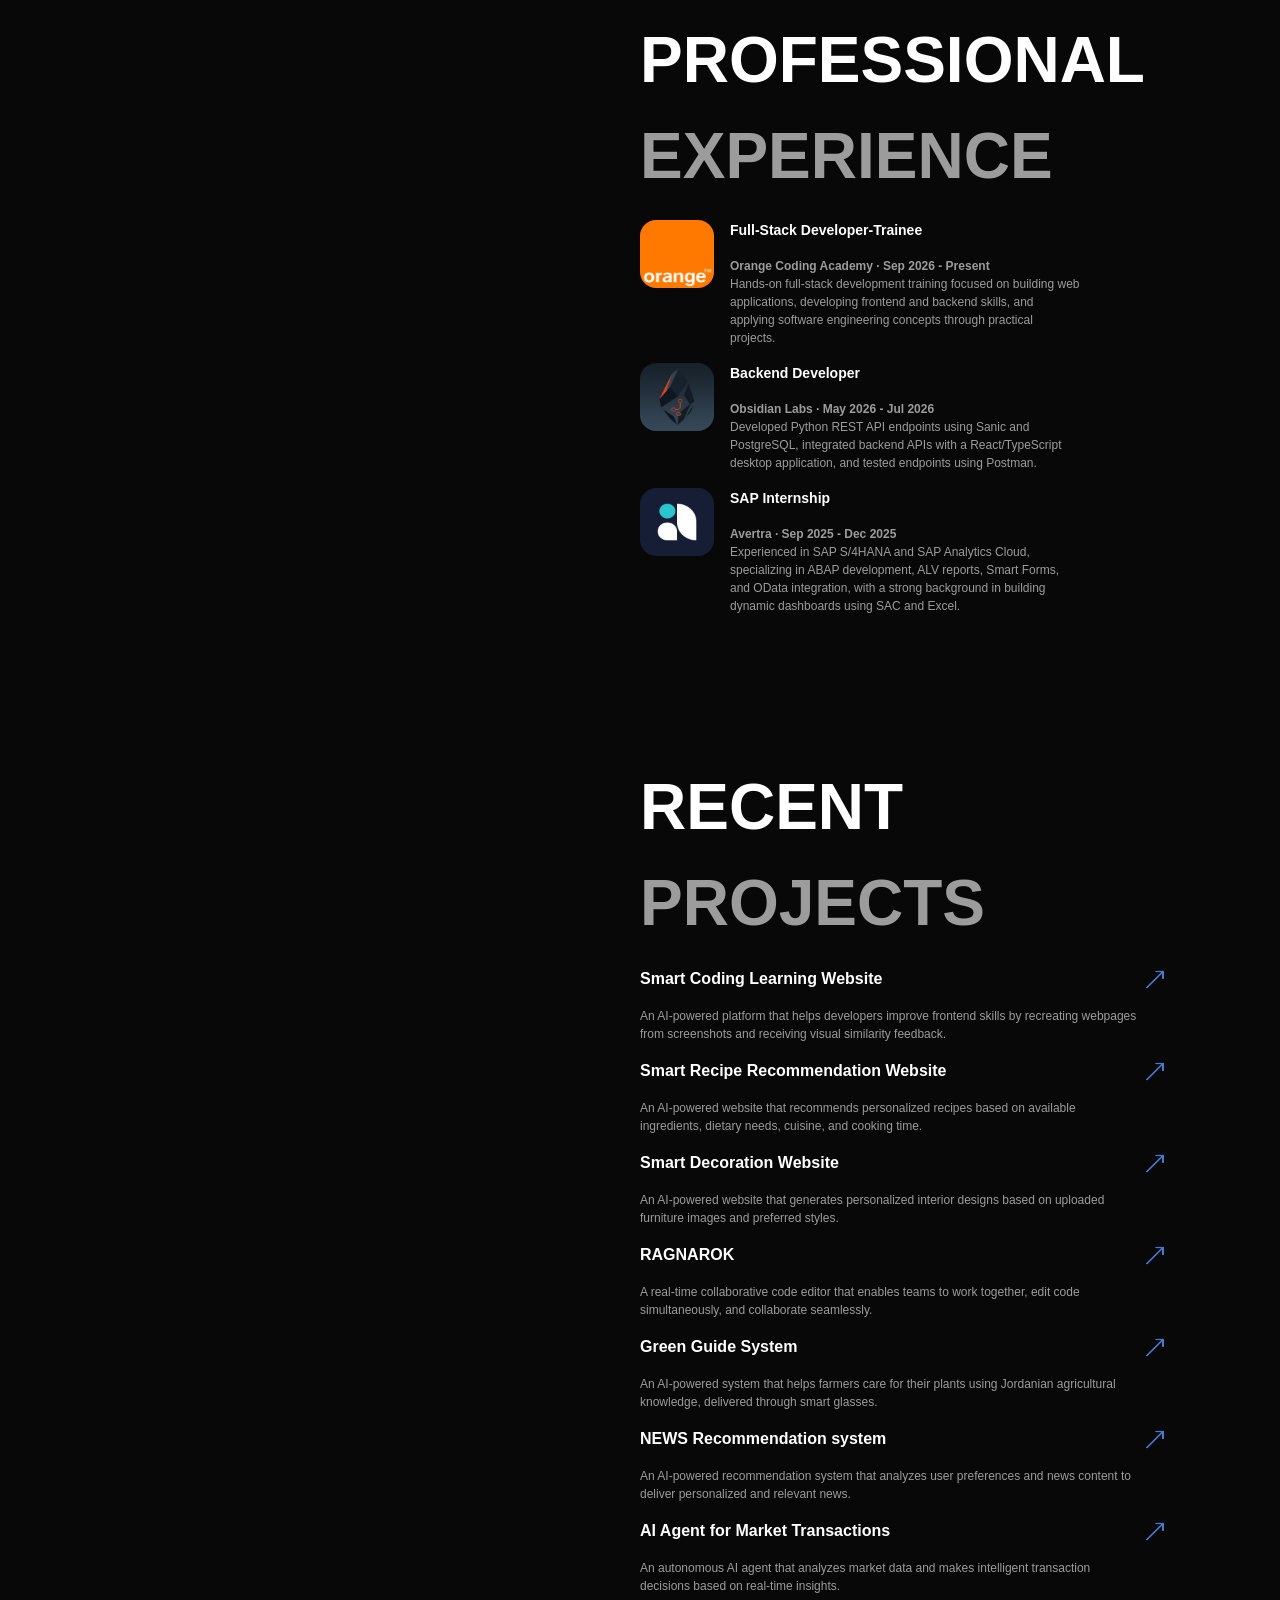
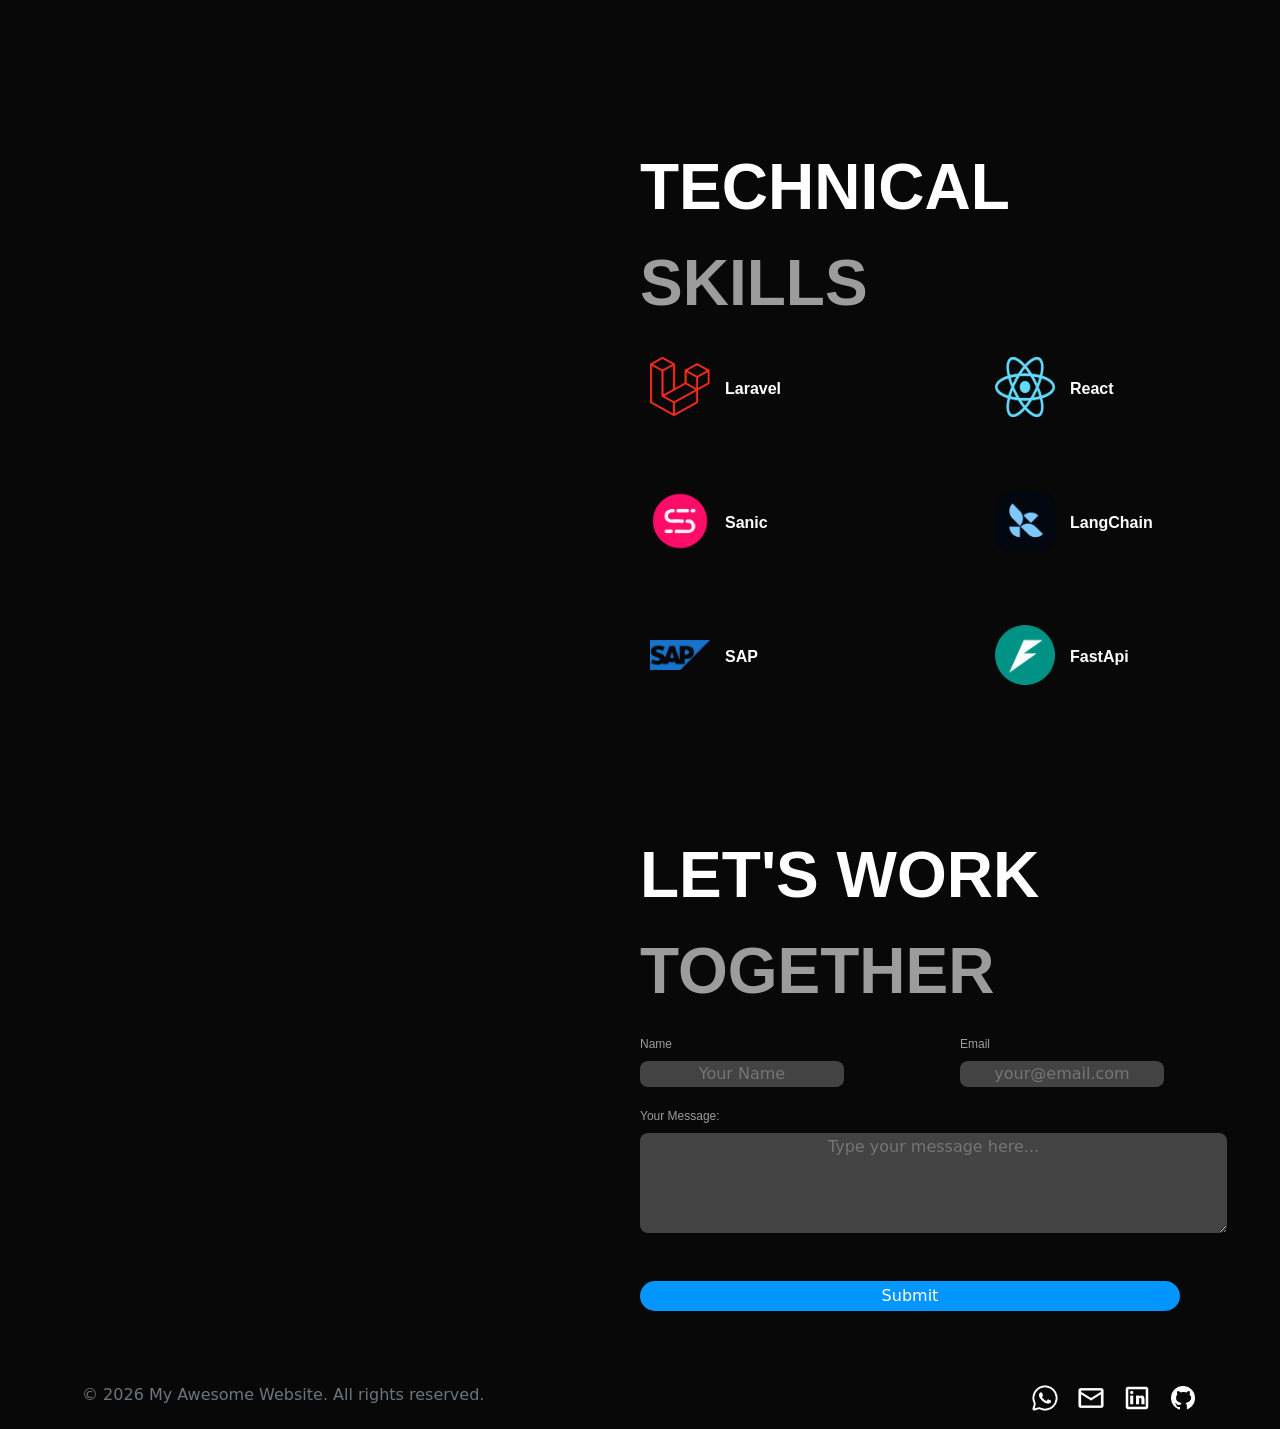
==== commit d16f6dec: "reduce text on skills section" ====
--- a/index.html
+++ b/index.html
@@ -234,45 +234,39 @@
                 <p class="sec-title">technical <br><span class="sec-title-lword">skills</span></p>
                 <div class="skill-contaier">
                     <div class="skill-card">
-                        <img class="skill-logo" src="assets/skill/Laravel.webp" width="70px" height="70px">
+                        <img class="skill-logo" src="assets/skill/Laravel.webp" width="60px" height="60px">
                         <div>
                             <p class="skill-title">Laravel</p>
-                            <p class="skill-desc">Backend Development</p>
-                        </div>
-                    </div>
-                    <div class="skill-card">
-                        <img class="skill-logo" src="assets/skill/React-icon.webp" width="70px" height="70px">
+                        </div>
+                    </div>
+                    <div class="skill-card">
+                        <img class="skill-logo" src="assets/skill/React-icon.webp" width="60px" height="60px">
                         <div>
                             <p class="skill-title">React</p>
-                            <p class="skill-desc">Frontend Development</p>
-                        </div>
-                    </div>
-                    <div class="skill-card">
-                        <img class="skill-logo" src="assets/skill/sanic.png" width="70px" height="70px">
+                        </div>
+                    </div>
+                    <div class="skill-card">
+                        <img class="skill-logo" src="assets/skill/sanic.png" width="60px" height="60px">
                         <div>
                             <p class="skill-title">Sanic</p>
-                            <p class="skill-desc">Backend Development</p>
-                        </div>
-                    </div>
-                    <div class="skill-card">
-                        <img class="skill-logo" src="assets/skill/langchain.png" width="70px" height="70px">
-                        <div>
-                            <p class="skill-title">Langchain</p>
-                            <p class="skill-desc">AI Agents</p>
-                        </div>
-                    </div>
-                    <div class="skill-card">
-                        <img class="skill-logo" src="assets/skill/SAP.webp" width="70px" height="70px">
+                        </div>
+                    </div>
+                    <div class="skill-card">
+                        <img class="skill-logo" src="assets/skill/langchain.png" width="60px" height="60px">
+                        <div>
+                            <p class="skill-title">LangChain</p>
+                        </div>
+                    </div>
+                    <div class="skill-card">
+                        <img class="skill-logo" src="assets/skill/SAP.webp" width="60px" height="60px">
                         <div>
                             <p class="skill-title">SAP</p>
-                            <p class="skill-desc">ERP & ABAP Development</p>
-                        </div>
-                    </div>
-                    <div class="skill-card">
-                        <img class="skill-logo" src="assets/skill/fastapi.png" width="70px" height="70px">
+                        </div>
+                    </div>
+                    <div class="skill-card">
+                        <img class="skill-logo" src="assets/skill/fastapi.png" width="60px" height="60px">
                         <div>
                             <p class="skill-title">FastApi</p>
-                            <p class="skill-desc">AI Backend Development</p>
                         </div>
                     </div>
                 </div>            
--- a/css/style.css
+++ b/css/style.css
@@ -274,8 +274,8 @@
 }
 
 .skill-card {
-    display: grid;
-    grid-template-columns: 70px 100px;
+    display: flex;
+    flex-direction: row;
     font-family: 'Poppins', sans-serif;
     font-size: 16px;
     font-weight: bold;
@@ -295,12 +295,8 @@
 .skill-title {
     color: var(--primary-text);
     font-size: 16px;
-    margin-bottom: 5px;
-}
-
-.skill-desc {
-    color: var(--muted-text);
-    font-size: 14px;
+    margin: 20px 5px;
+    text-align: center;
 }
 
 /* form seaction (contact me) */
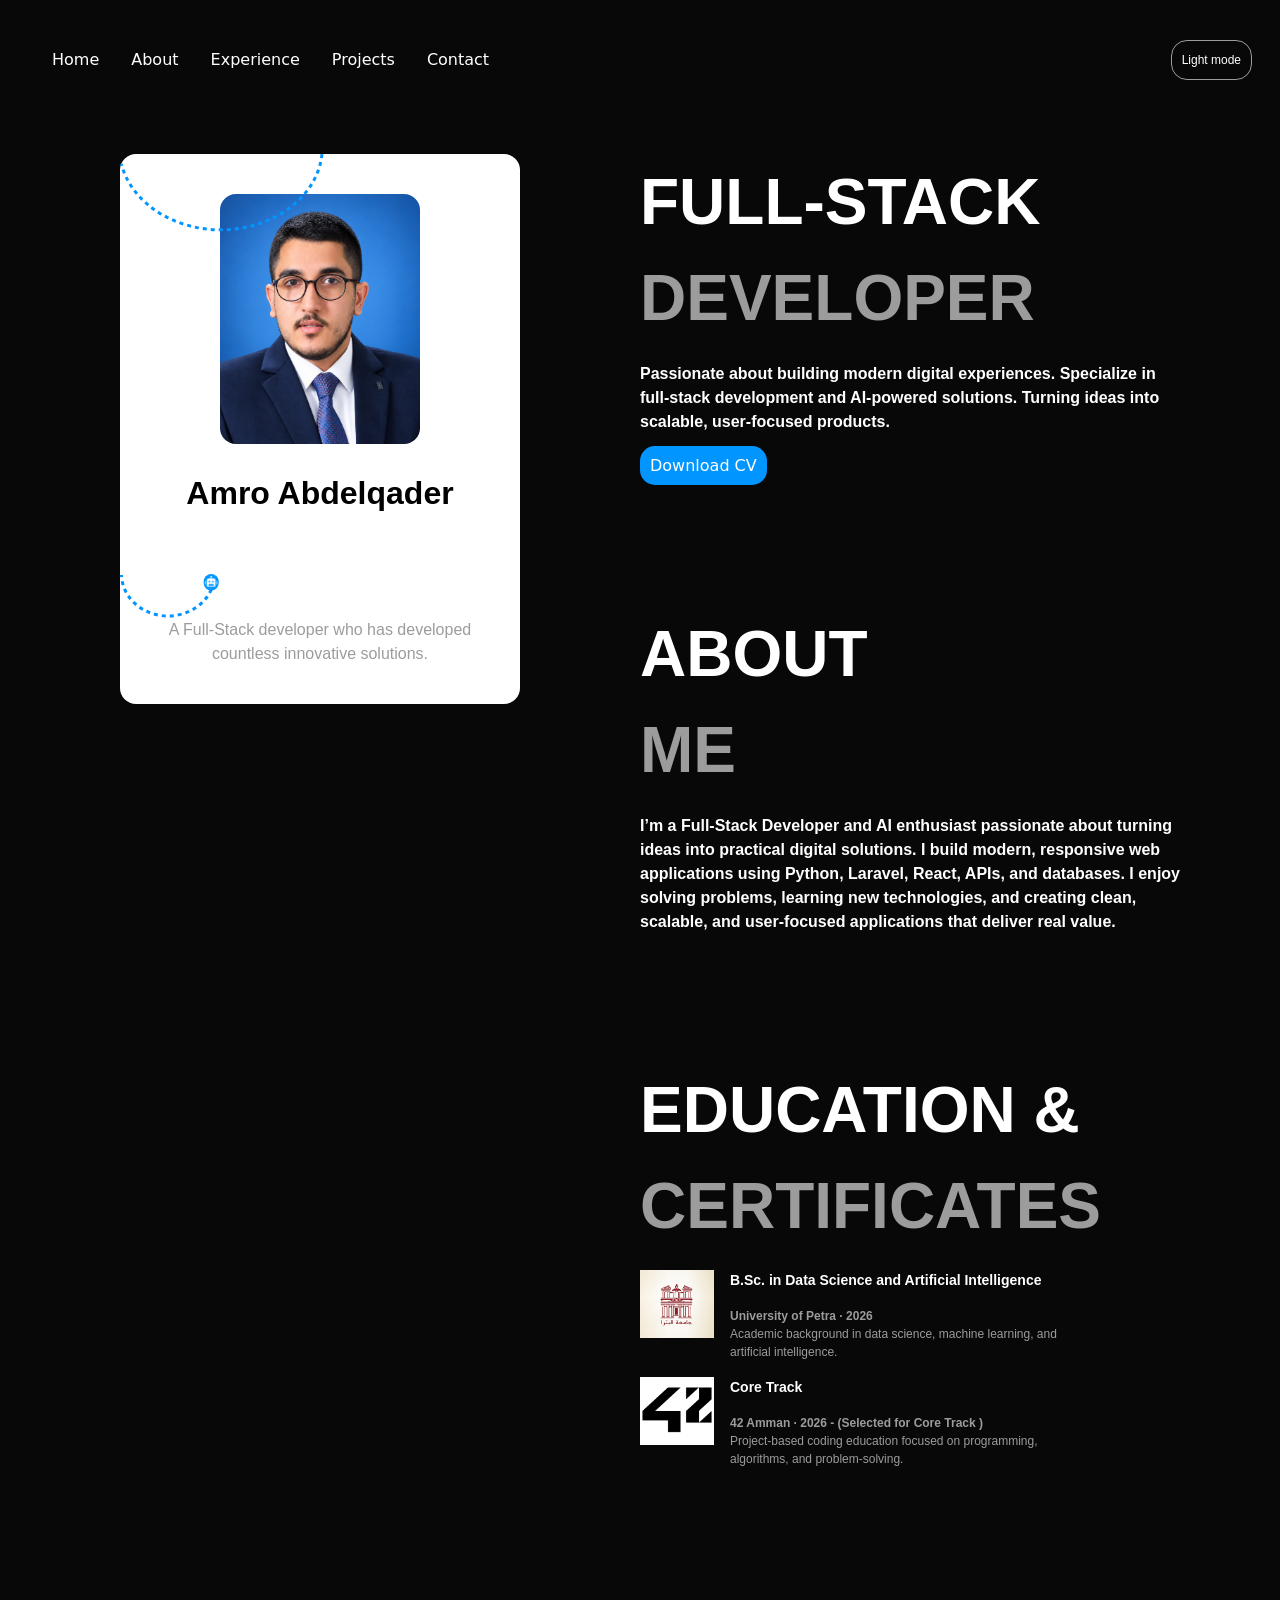
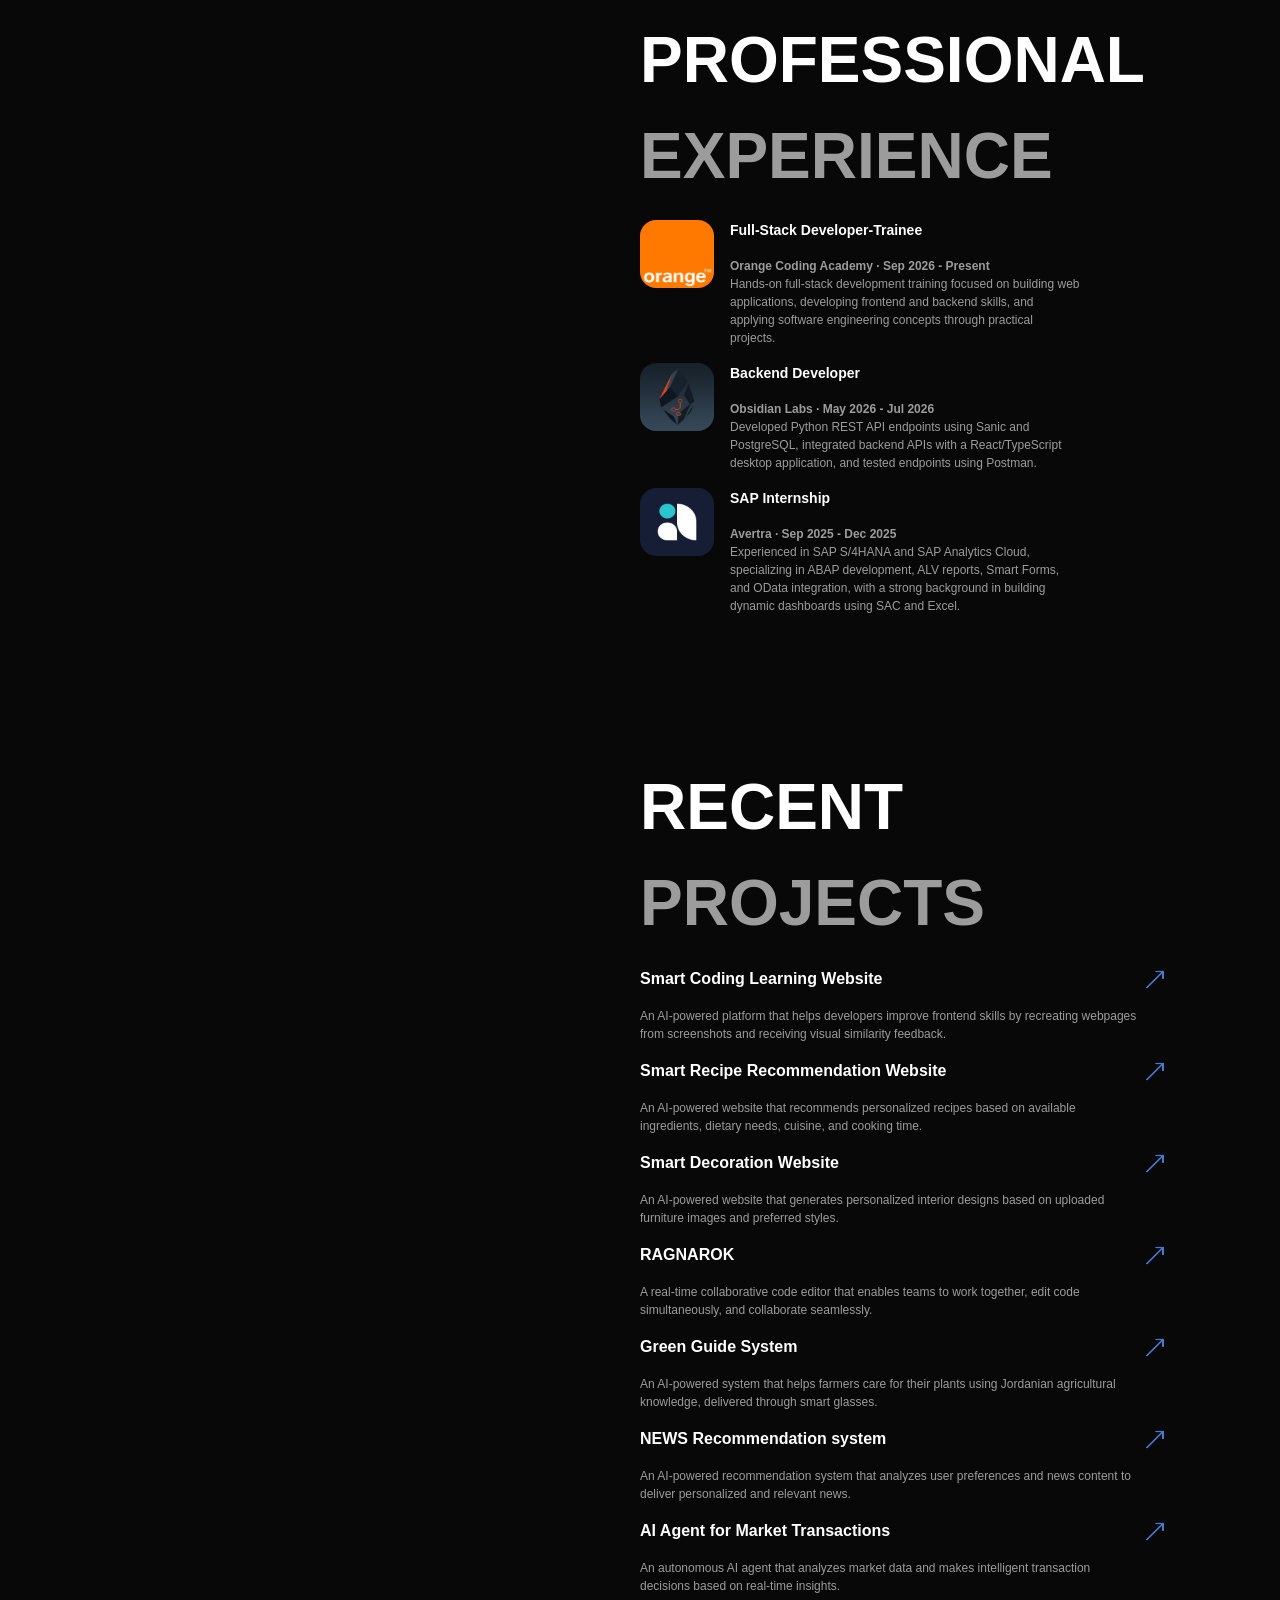
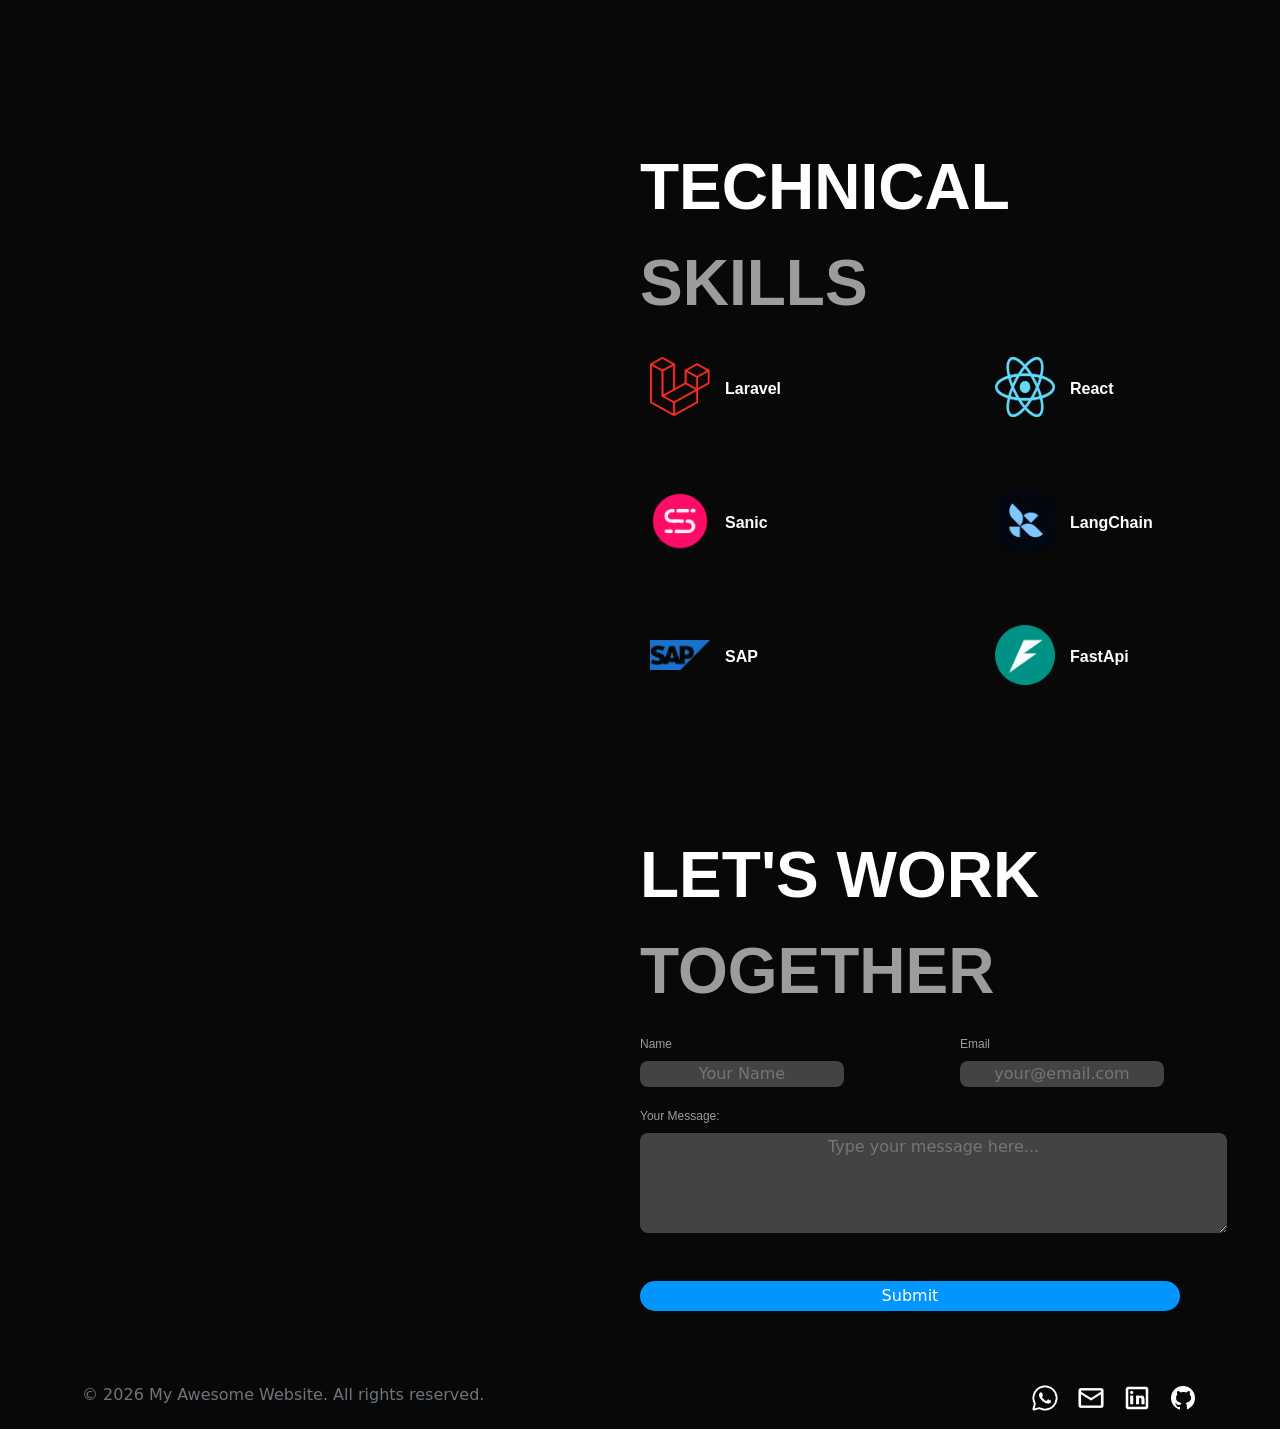
==== commit 74d1abfe: "fix fotter icons color issues" ====
--- a/index.html
+++ b/index.html
@@ -313,22 +313,22 @@
                 <div class="d-flex gap-3">
                     <div>
                         <a href="https://wa.link/czrk86" target="_blank">
-                            <img src="assets/icons/WhatsApp.svg" width="30" height="30" alt="WhatsApp">
+                            <img class="contect-icon" src="assets/icons/WhatsApp.svg" width="30" height="30" alt="WhatsApp">
                         </a>
                     </div>
                     <div>
                         <a href="mailto:amro.abdelqader.03@gmail.com" target="_blank">
-                            <img src="assets/icons/Email.svg" width="30" height="30" alt="Email">
+                            <img class="contect-icon" src="assets/icons/Email.svg" width="30" height="30" alt="Email">
                         </a>
                     </div>
                     <div>
                         <a href="https://www.linkedin.com/in/amroabdelgader/" target="_blank">
-                            <img src="assets/icons/LinkedIn.svg" width="30" height="30" alt="LinkedIn">
+                            <img class="contect-icon" src="assets/icons/LinkedIn.svg" width="30" height="30" alt="LinkedIn">
                         </a>
                     </div>
                     <div>
                         <a href="https://github.com/amro-abdelqader-03" target="_blank">
-                            <img src="assets/icons/GitHub.svg" width="30" height="30" alt="GitHub">
+                            <img class="contect-icon" src="assets/icons/GitHub.svg" width="30" height="30" alt="GitHub">
                         </a>
                     </div>
                 </div>
--- a/css/style.css
+++ b/css/style.css
@@ -10,6 +10,7 @@
     --card-text: #000000;
     --input-bg: #434343;
     --accent: #0095ff;
+    --brightness: 1;
 }
 
 body:has(#theme-toggle:checked) {
@@ -22,6 +23,7 @@
     --card-text: #ffffff;
     --input-bg: #ffffff;
     --accent: #006fbd;
+    --brightness: 0;
 }
 
 html {
@@ -336,6 +338,12 @@
     animation: fadeOut 2.5s;
 }
 
+/* footer */
+
+.contect-icon {
+    filter: brightness(var(--brightness));
+}
+
 /* animation */
 
 @keyframes fadeOut {
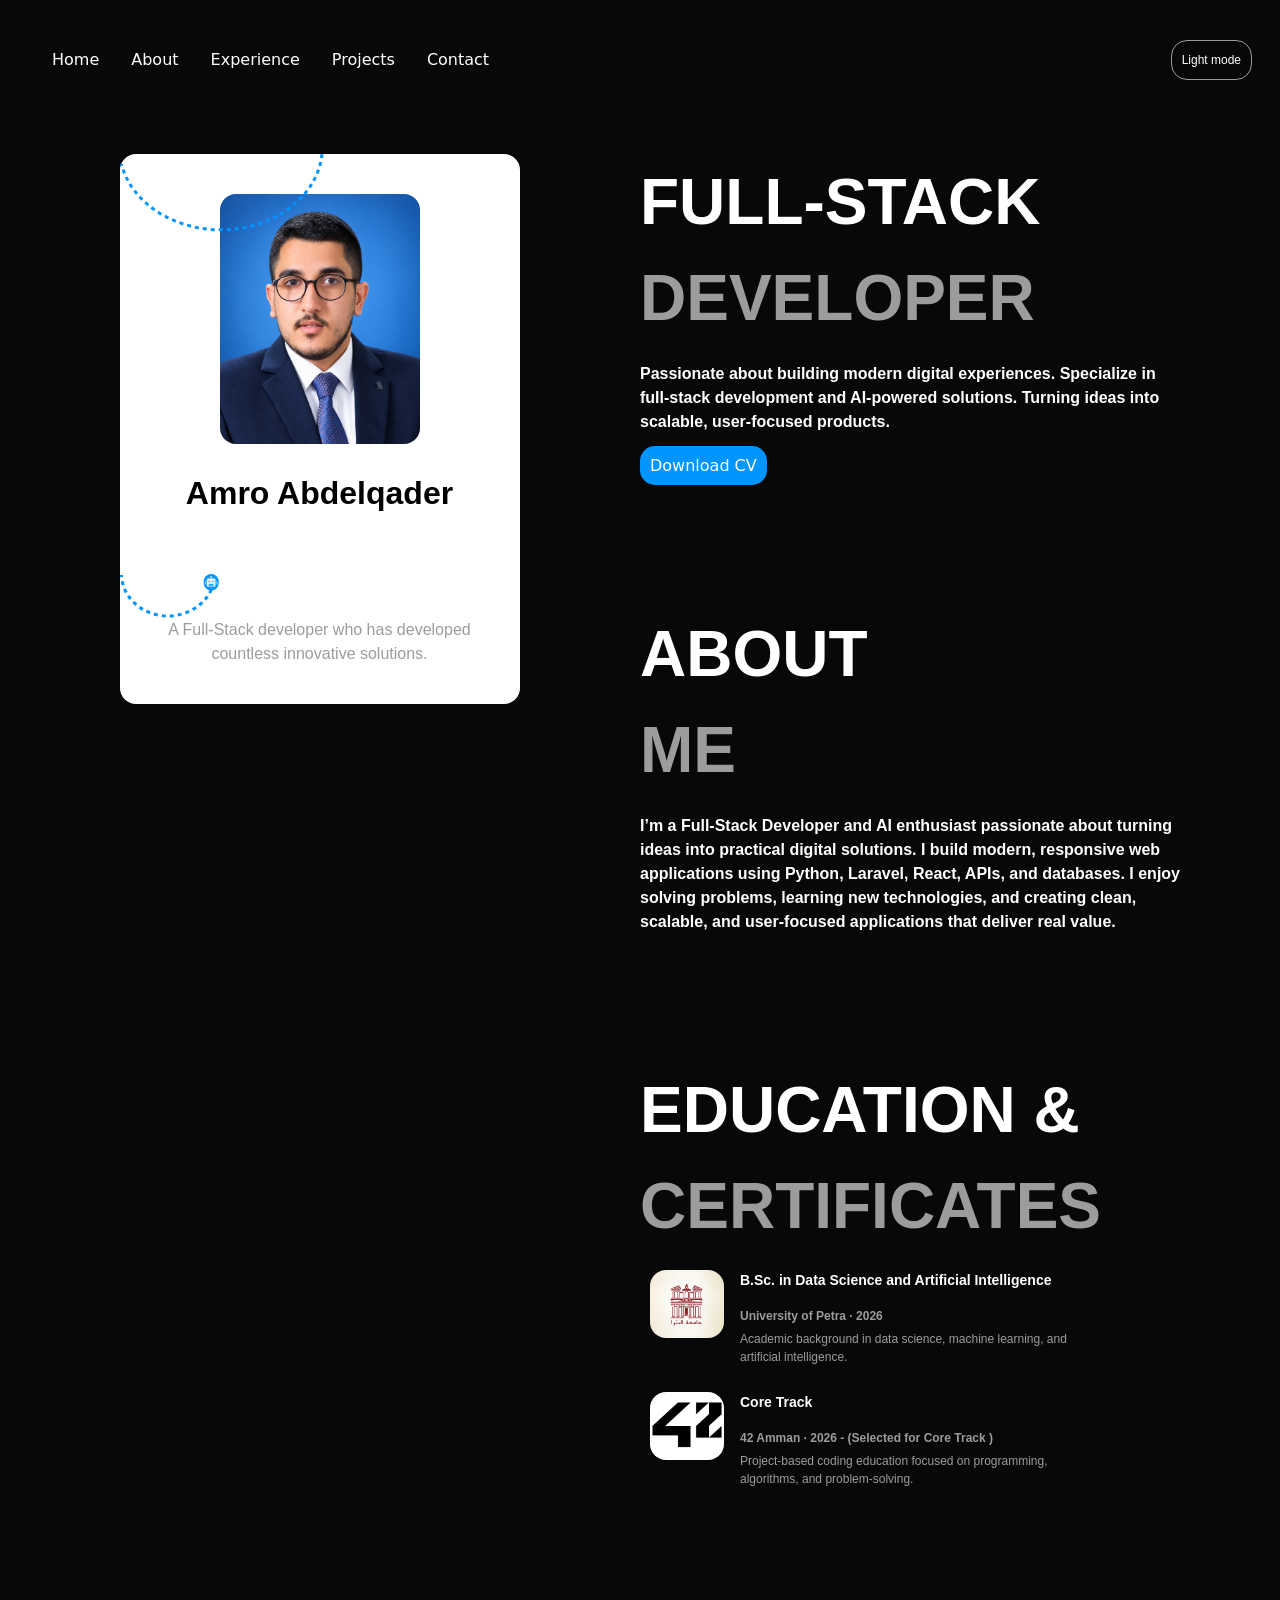
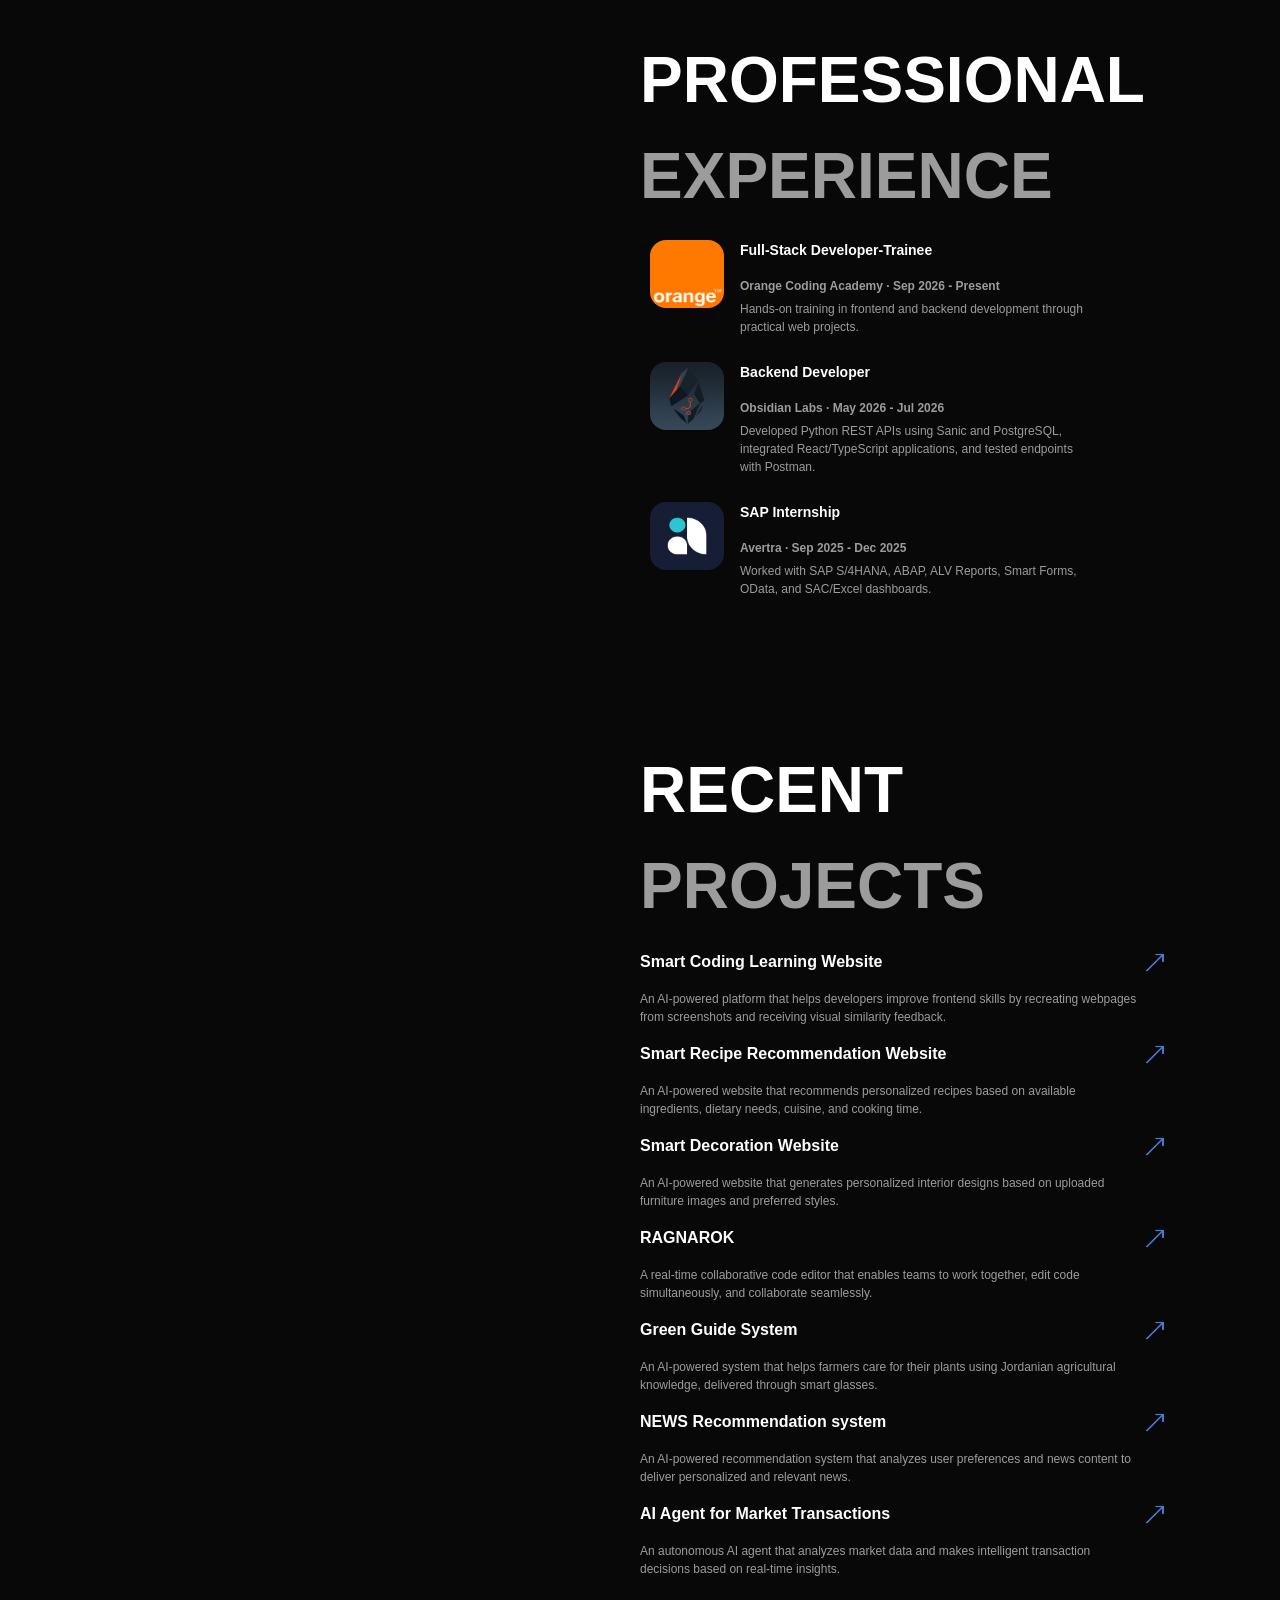
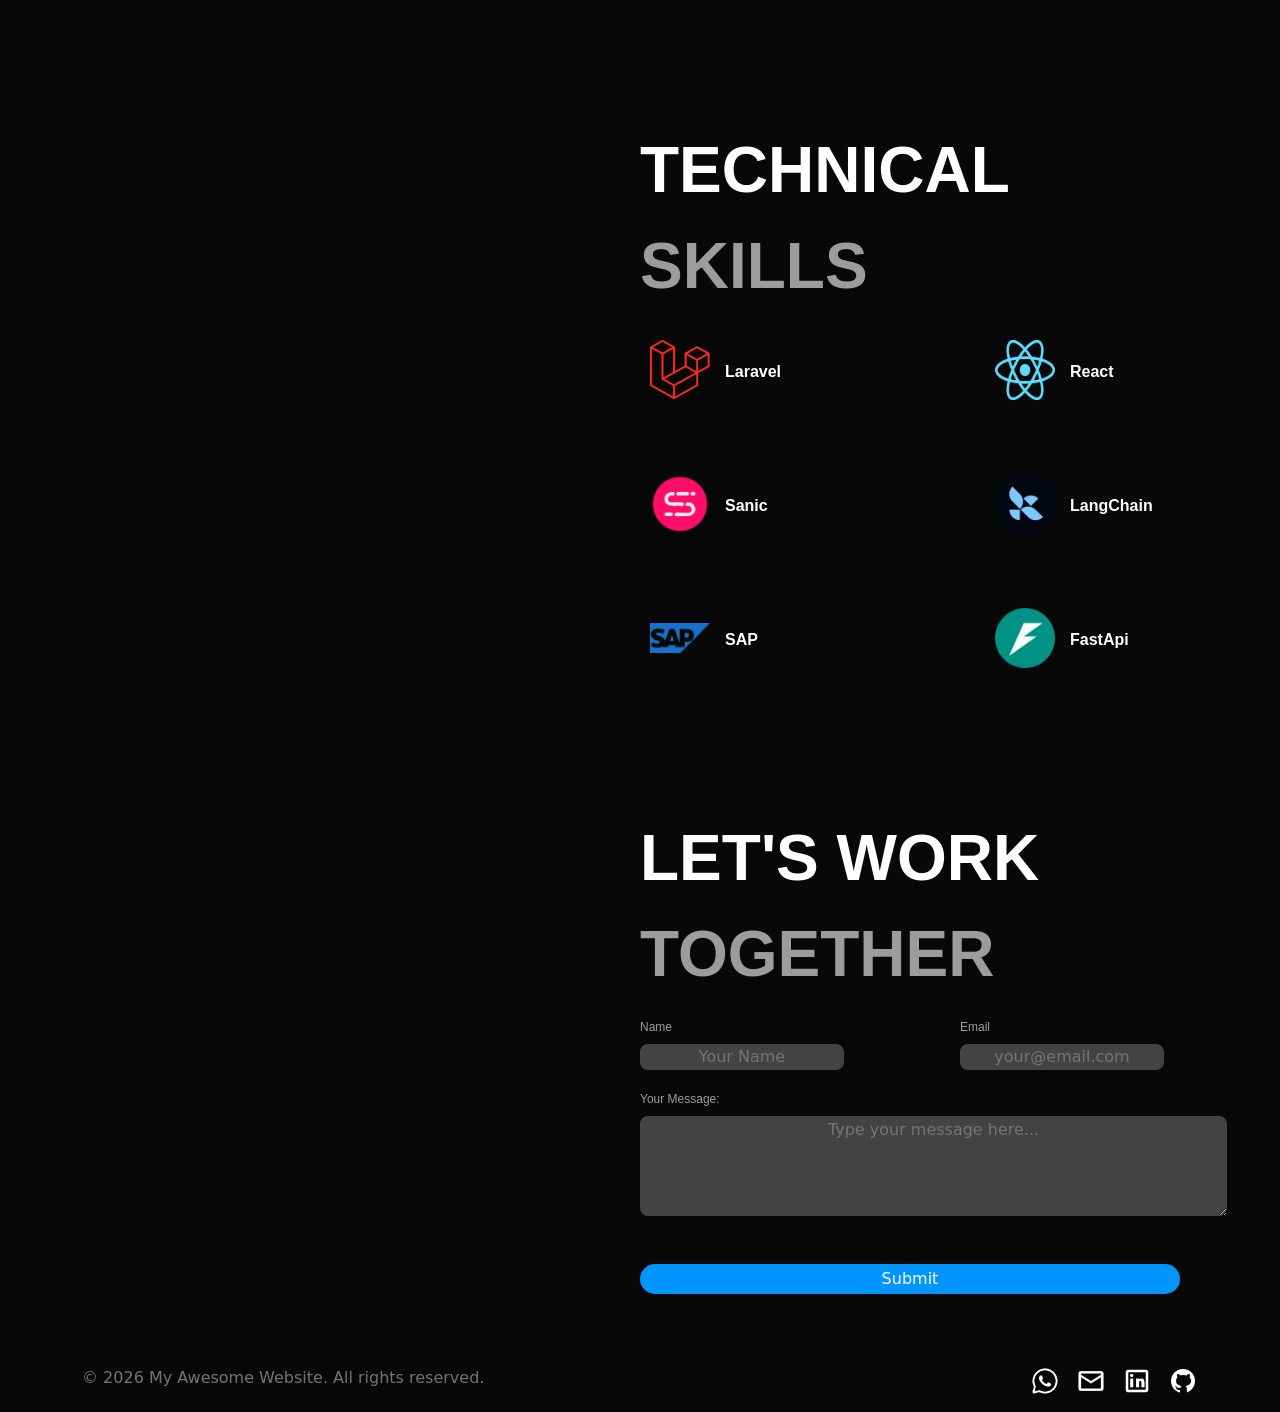
==== commit 1b5ab65f: "fix education and experience issues" ====
--- a/index.html
+++ b/index.html
@@ -82,7 +82,7 @@
                 <!-- education cards -->
                 <div class="info-card">
                     <div>
-                        <img class="edu-photo" src="assets/education/UOP.jpg" width="74px" height="68" alt="education photo">
+                        <img class="info-photo" src="assets/education/UOP.jpg" width="74px" height="68" alt="education photo">
                     </div>
                     <div>
                         <p class="info-title">B.Sc. in Data Science and Artificial Intelligence</p>
@@ -94,7 +94,7 @@
                 </div>
                 <div class="info-card">
                     <div>
-                        <img class="edu-photo" src="assets/education/42.png" width="74px" height="68" alt="education photo">
+                        <img class="info-photo" src="assets/education/42.png" width="74px" height="68" alt="education photo">
                     </div>
                     <div>
                         <p class="info-title">Core Track</p>
@@ -117,7 +117,7 @@
                         <p class="info-title">Full-Stack Developer-Trainee</p>
                         <p class="info-name">Orange Coding Academy · Sep  2026 - Present</p>
                         <p class="info-parg">
-                            Hands-on full-stack development training focused on building web applications, developing frontend and backend skills, and applying software engineering concepts through practical projects.
+                            Hands-on training in frontend and backend development through practical web projects.
                         </p>
                     </div>
                 </div>
@@ -129,7 +129,7 @@
                         <p class="info-title">Backend Developer</p>
                         <p class="info-name">Obsidian Labs · May  2026 - Jul  2026</p>
                         <p class="info-parg">
-                            Developed Python REST API endpoints using Sanic and PostgreSQL, integrated backend APIs with a React/TypeScript desktop application, and tested endpoints using Postman.
+                            Developed Python REST APIs using Sanic and PostgreSQL, integrated React/TypeScript applications, and tested endpoints with Postman.
                         </p>
                     </div>
                 </div>
@@ -141,7 +141,7 @@
                         <p class="info-title">SAP Internship</p>
                         <p class="info-name">Avertra · Sep  2025 - Dec  2025</p>
                         <p class="info-parg">
-                            Experienced in SAP S/4HANA and SAP Analytics Cloud, specializing in ABAP development, ALV reports, Smart Forms, and OData integration, with a strong background in building dynamic dashboards using SAC and Excel.
+                            Worked with SAP S/4HANA, ABAP, ALV Reports, Smart Forms, OData, and SAC/Excel dashboards.
                         </p>
                     </div>
                 </div>
--- a/css/style.css
+++ b/css/style.css
@@ -198,6 +198,7 @@
     display: grid;
     grid-template-columns: 80px 350px;
     width: 430px;
+    margin: 10px;
     gap: 10px 10px;
     transform: translateY(0);
     transition: transform 0.5s;
@@ -232,6 +233,7 @@
     font-family: 'Poppins', sans-serif;
     font-size: 12px;
     color: var(--muted-text);
+    margin-top: 5px;
 }
 
 /* project section */
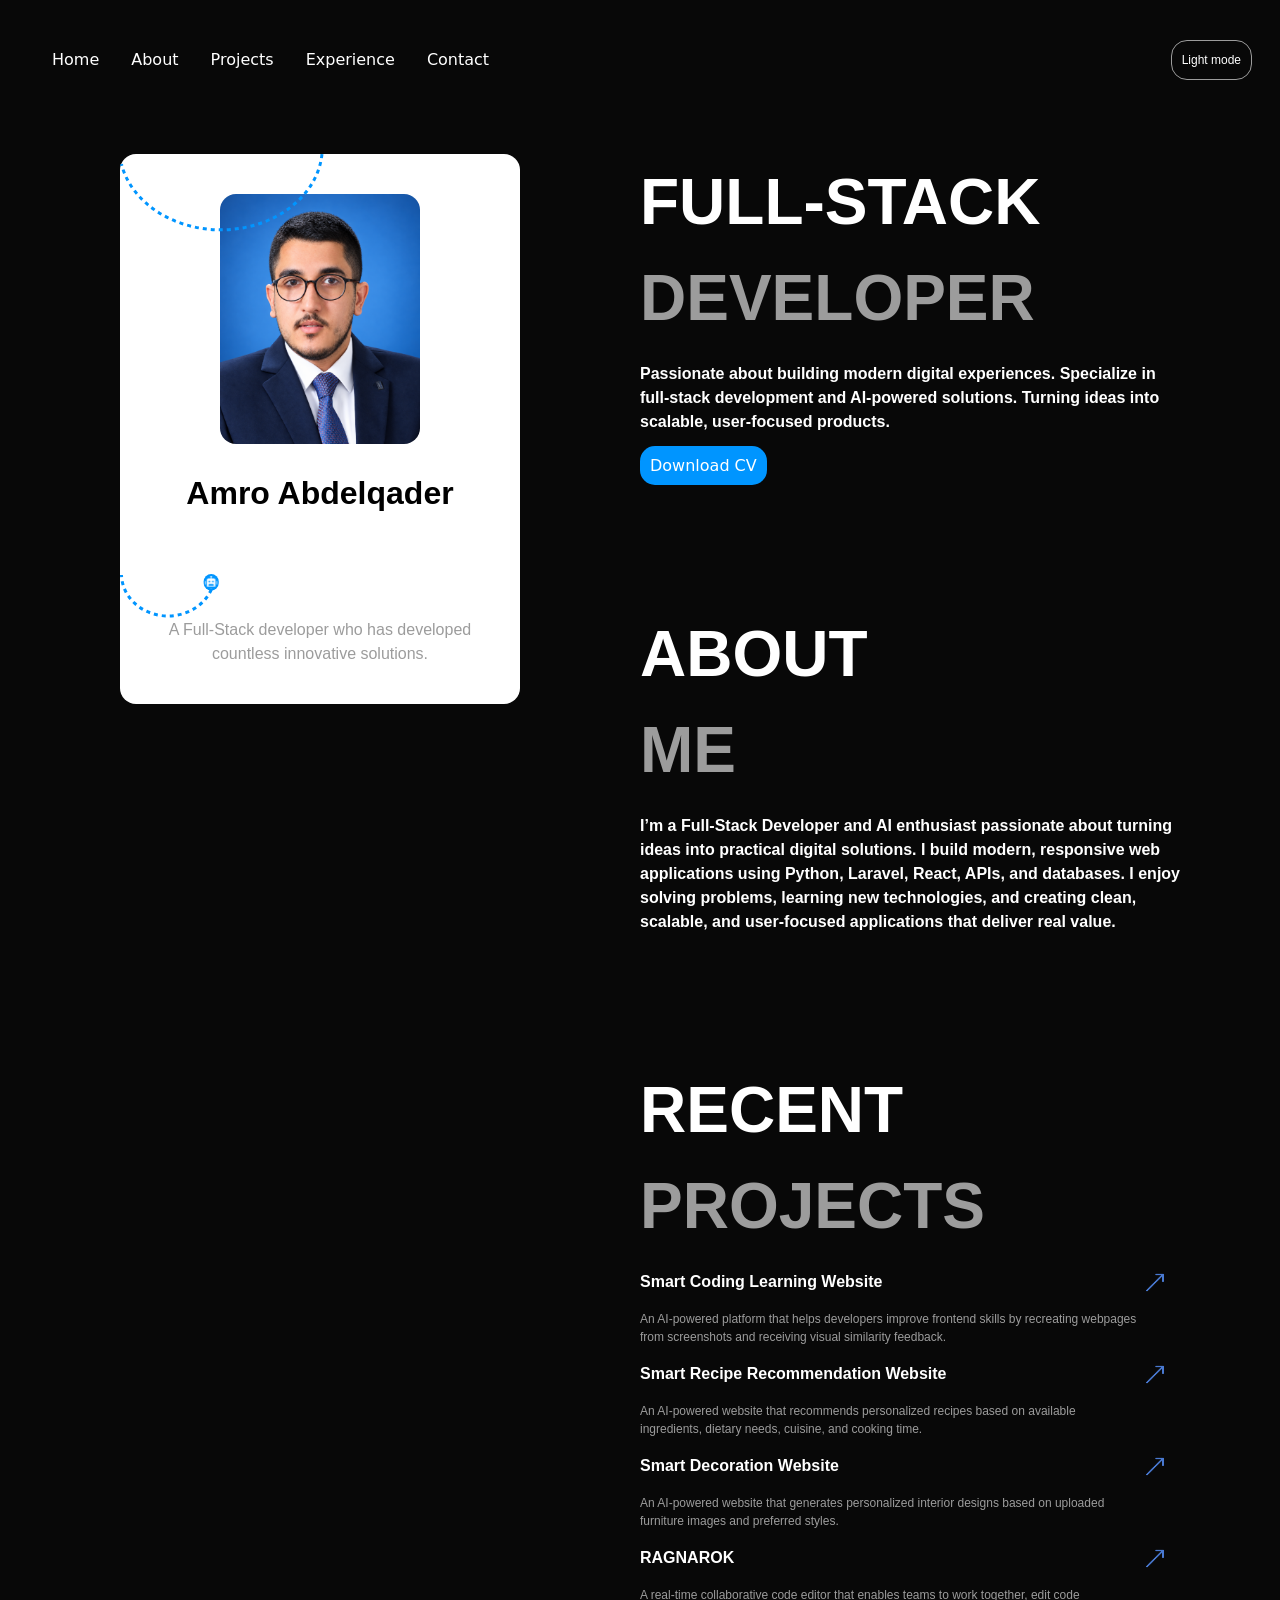
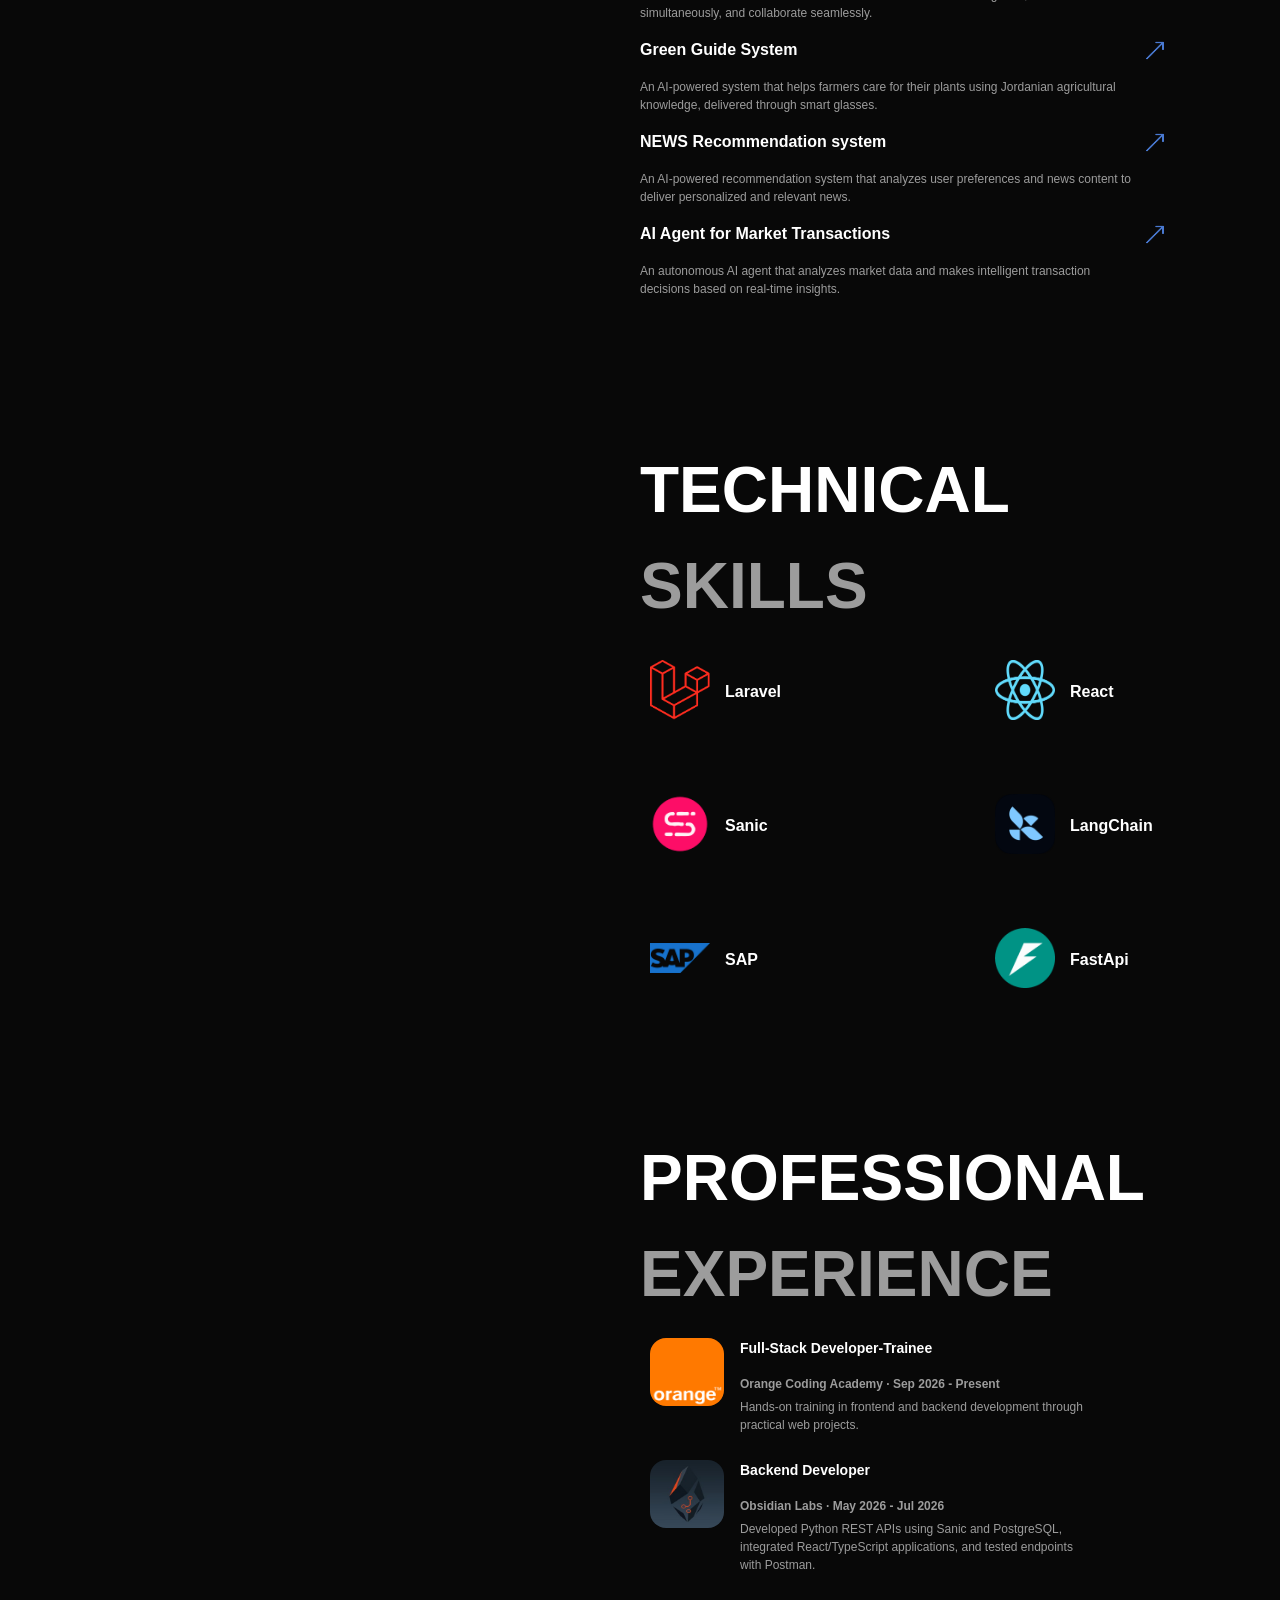
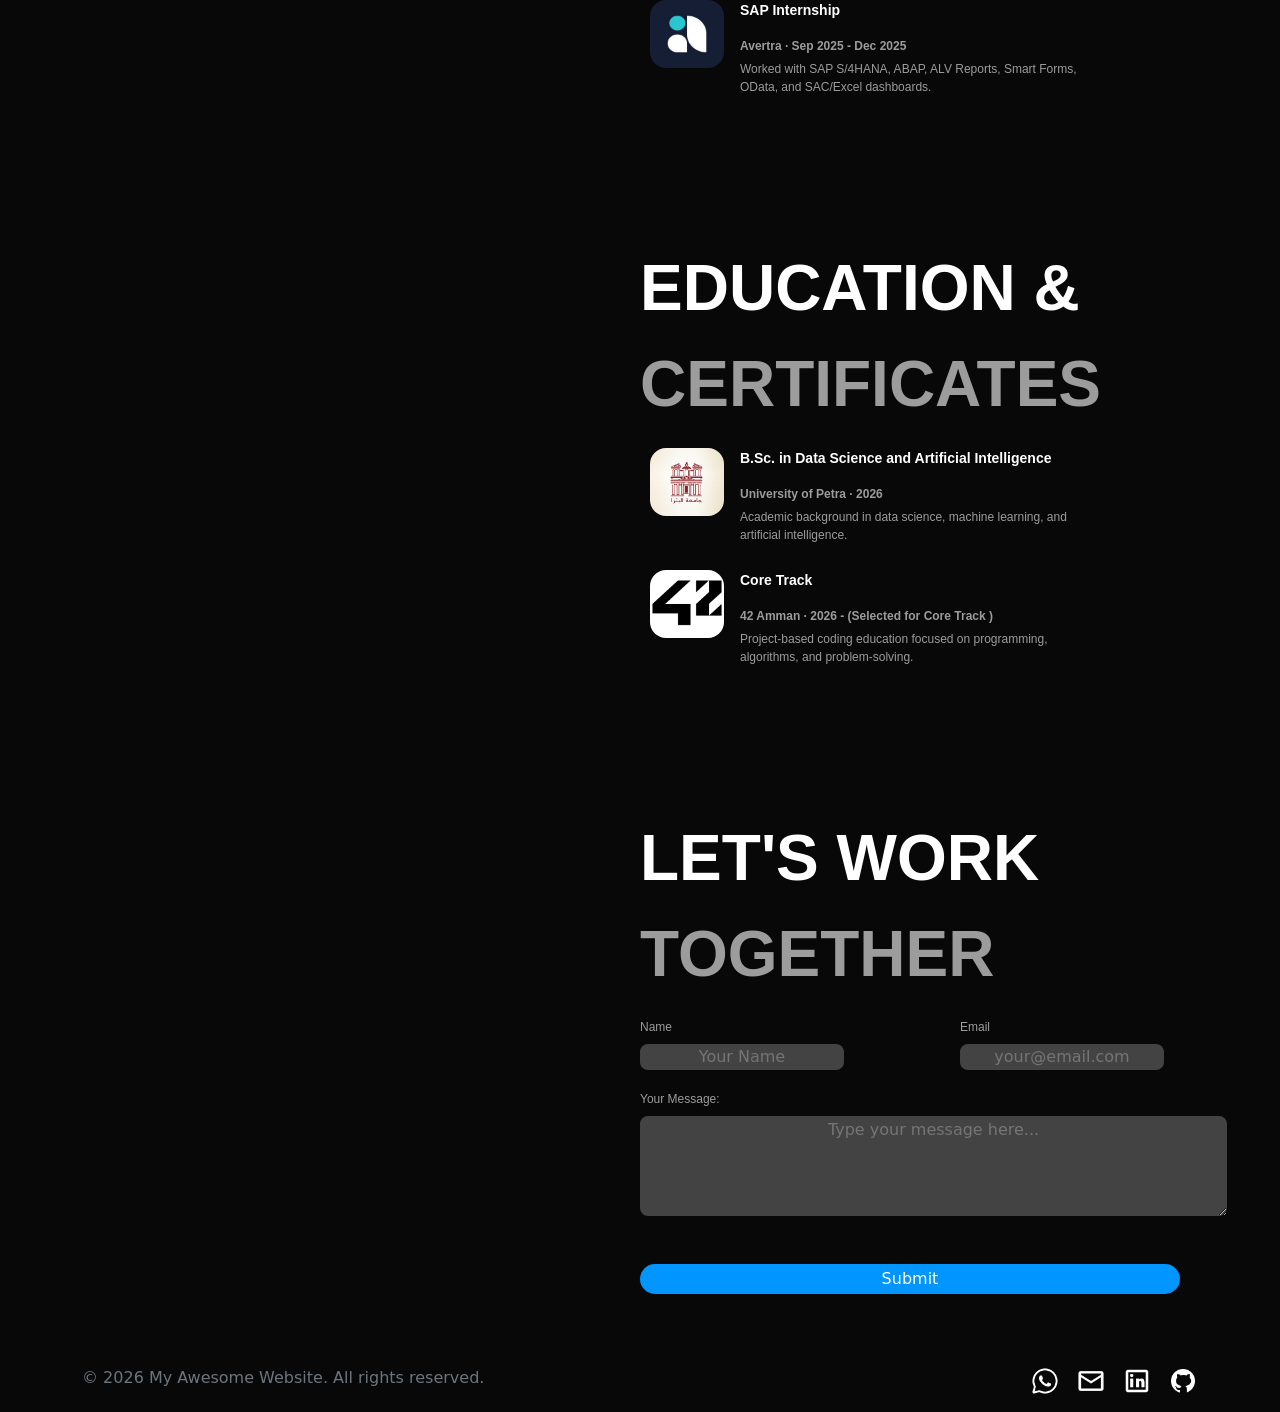
==== commit 48b304df: "re-order sections" ====
--- a/index.html
+++ b/index.html
@@ -25,10 +25,10 @@
                     <a class="nav-link" href="#about-sec">About</a>
                 </li>
                 <li class="nav-item m-2">
+                    <a class="nav-link" href="#project-sec">Projects</a>
+                </li>
+                <li class="nav-item m-2">
                     <a class="nav-link" href="#experience-sec">Experience</a>
-                </li>
-                <li class="nav-item m-2">
-                    <a class="nav-link" href="#project-sec">Projects</a>
                 </li>
                 <li class="nav-item m-2">
                     <a class="nav-link" href="#contect-form">Contact</a>
@@ -37,7 +37,7 @@
             <input type="checkbox" id="theme-toggle">
             <label class="theme-button" for="theme-toggle">
                 <span class="theme-toggle-text">Light mode</span>
-            </label>     
+            </label>
         </div>
     </nav>
 
@@ -56,7 +56,7 @@
             </p>
         </div>
         <!-- website all content -->
-        <div class="content" >
+        <div class="content">
             <!-- Hero section -->
             <main class="hero-sec">
                 <p class="sec-title">Full-Stack <br><span class="sec-title-lword">Developer</span></p>
@@ -64,7 +64,7 @@
                     development and AI-powered solutions. Turning ideas into scalable, user-focused products.</p>
                 <div class="cv-btn">
                     <a href="/assets/cv/CV.pdf" target="_blank">
-                    Download CV
+                        Download CV
                     </a>
                 </div>
             </main>
@@ -76,76 +76,6 @@
                     React, APIs, and databases. I enjoy solving problems, learning new technologies, and creating clean,
                     scalable, and user-focused applications that deliver real value.</p>
             </section>
-            <!-- Education -->
-             <section id="education-sec" class="all-sec">
-                <p class="sec-title">EDUCATION & <br><span class="sec-title-lword">CERTIFICATES</span></p>
-                <!-- education cards -->
-                <div class="info-card">
-                    <div>
-                        <img class="info-photo" src="assets/education/UOP.jpg" width="74px" height="68" alt="education photo">
-                    </div>
-                    <div>
-                        <p class="info-title">B.Sc. in Data Science and Artificial Intelligence</p>
-                        <p class="info-name">University of Petra · 2026</p>
-                        <p class="info-parg">
-                            Academic background in data science, machine learning, and artificial intelligence.
-                        </p>
-                    </div>
-                </div>
-                <div class="info-card">
-                    <div>
-                        <img class="info-photo" src="assets/education/42.png" width="74px" height="68" alt="education photo">
-                    </div>
-                    <div>
-                        <p class="info-title">Core Track</p>
-                        <p class="info-name">42 Amman · 2026 - (Selected for Core Track )</p>
-                        <p class="info-parg">
-                            Project-based coding education focused on programming, algorithms, and problem-solving.
-                        </p>
-                    </div>
-                </div>
-             </section>
-             <!-- Experience -->
-             <section id="experience-sec" class="all-sec">
-                <p class="sec-title">PROFESSIONAL <br><span class="sec-title-lword">EXPERIENCE</span></p>
-                <!-- education cards -->
-                <div class="info-card">
-                    <div>
-                        <img class="info-photo" src="assets/experience/Orange_logo.svg.webp" width="74px" height="68" alt="experience photo">
-                    </div>
-                    <div>
-                        <p class="info-title">Full-Stack Developer-Trainee</p>
-                        <p class="info-name">Orange Coding Academy · Sep  2026 - Present</p>
-                        <p class="info-parg">
-                            Hands-on training in frontend and backend development through practical web projects.
-                        </p>
-                    </div>
-                </div>
-                <div class="info-card">
-                    <div>
-                        <img class="info-photo" src="assets/experience/obsidlabs_logo.jpg" width="74px" height="68" alt="experience photo">
-                    </div>
-                    <div>
-                        <p class="info-title">Backend Developer</p>
-                        <p class="info-name">Obsidian Labs · May  2026 - Jul  2026</p>
-                        <p class="info-parg">
-                            Developed Python REST APIs using Sanic and PostgreSQL, integrated React/TypeScript applications, and tested endpoints with Postman.
-                        </p>
-                    </div>
-                </div>
-                <div class="info-card">
-                    <div>
-                        <img class="info-photo" src="assets/experience/avertra_logo.jpg" width="74px" height="68" alt="experience photo">
-                    </div>
-                    <div>
-                        <p class="info-title">SAP Internship</p>
-                        <p class="info-name">Avertra · Sep  2025 - Dec  2025</p>
-                        <p class="info-parg">
-                            Worked with SAP S/4HANA, ABAP, ALV Reports, Smart Forms, OData, and SAC/Excel dashboards.
-                        </p>
-                    </div>
-                </div>
-             </section>
             <!-- Projects section -->
             <section id="project-sec" class="all-sec">
                 <p class="sec-title">RECENT <br><span class="sec-title-lword">PROJECTS</span></p>
@@ -269,7 +199,84 @@
                             <p class="skill-title">FastApi</p>
                         </div>
                     </div>
-                </div>            
+                </div>
+            </section>
+            <!-- Experience -->
+            <section id="experience-sec" class="all-sec">
+                <p class="sec-title">PROFESSIONAL <br><span class="sec-title-lword">EXPERIENCE</span></p>
+                <!-- education cards -->
+                <div class="info-card">
+                    <div>
+                        <img class="info-photo" src="assets/experience/Orange_logo.svg.webp" width="74px" height="68"
+                            alt="experience photo">
+                    </div>
+                    <div>
+                        <p class="info-title">Full-Stack Developer-Trainee</p>
+                        <p class="info-name">Orange Coding Academy · Sep 2026 - Present</p>
+                        <p class="info-parg">
+                            Hands-on training in frontend and backend development through practical web projects.
+                        </p>
+                    </div>
+                </div>
+                <div class="info-card">
+                    <div>
+                        <img class="info-photo" src="assets/experience/obsidlabs_logo.jpg" width="74px" height="68"
+                            alt="experience photo">
+                    </div>
+                    <div>
+                        <p class="info-title">Backend Developer</p>
+                        <p class="info-name">Obsidian Labs · May 2026 - Jul 2026</p>
+                        <p class="info-parg">
+                            Developed Python REST APIs using Sanic and PostgreSQL, integrated React/TypeScript
+                            applications, and tested endpoints with Postman.
+                        </p>
+                    </div>
+                </div>
+                <div class="info-card">
+                    <div>
+                        <img class="info-photo" src="assets/experience/avertra_logo.jpg" width="74px" height="68"
+                            alt="experience photo">
+                    </div>
+                    <div>
+                        <p class="info-title">SAP Internship</p>
+                        <p class="info-name">Avertra · Sep 2025 - Dec 2025</p>
+                        <p class="info-parg">
+                            Worked with SAP S/4HANA, ABAP, ALV Reports, Smart Forms, OData, and SAC/Excel dashboards.
+                        </p>
+                    </div>
+                </div>
+            </section>
+
+            <!-- Education -->
+            <section id="education-sec" class="all-sec">
+                <p class="sec-title">EDUCATION & <br><span class="sec-title-lword">CERTIFICATES</span></p>
+                <!-- education cards -->
+                <div class="info-card">
+                    <div>
+                        <img class="info-photo" src="assets/education/UOP.jpg" width="74px" height="68"
+                            alt="education photo">
+                    </div>
+                    <div>
+                        <p class="info-title">B.Sc. in Data Science and Artificial Intelligence</p>
+                        <p class="info-name">University of Petra · 2026</p>
+                        <p class="info-parg">
+                            Academic background in data science, machine learning, and artificial intelligence.
+                        </p>
+                    </div>
+                </div>
+                <div class="info-card">
+                    <div>
+                        <img class="info-photo" src="assets/education/42.png" width="74px" height="68"
+                            alt="education photo">
+                    </div>
+                    <div>
+                        <p class="info-title">Core Track</p>
+                        <p class="info-name">42 Amman · 2026 - (Selected for Core Track )</p>
+                        <p class="info-parg">
+                            Project-based coding education focused on programming, algorithms, and problem-solving.
+                        </p>
+                    </div>
+                </div>
             </section>
 
             <!-- contact me form -->
@@ -313,7 +320,8 @@
                 <div class="d-flex gap-3">
                     <div>
                         <a href="https://wa.link/czrk86" target="_blank">
-                            <img class="contect-icon" src="assets/icons/WhatsApp.svg" width="30" height="30" alt="WhatsApp">
+                            <img class="contect-icon" src="assets/icons/WhatsApp.svg" width="30" height="30"
+                                alt="WhatsApp">
                         </a>
                     </div>
                     <div>
@@ -323,7 +331,8 @@
                     </div>
                     <div>
                         <a href="https://www.linkedin.com/in/amroabdelgader/" target="_blank">
-                            <img class="contect-icon" src="assets/icons/LinkedIn.svg" width="30" height="30" alt="LinkedIn">
+                            <img class="contect-icon" src="assets/icons/LinkedIn.svg" width="30" height="30"
+                                alt="LinkedIn">
                         </a>
                     </div>
                     <div>
@@ -338,4 +347,4 @@
 
 </body>
 
-</html>
+</html>
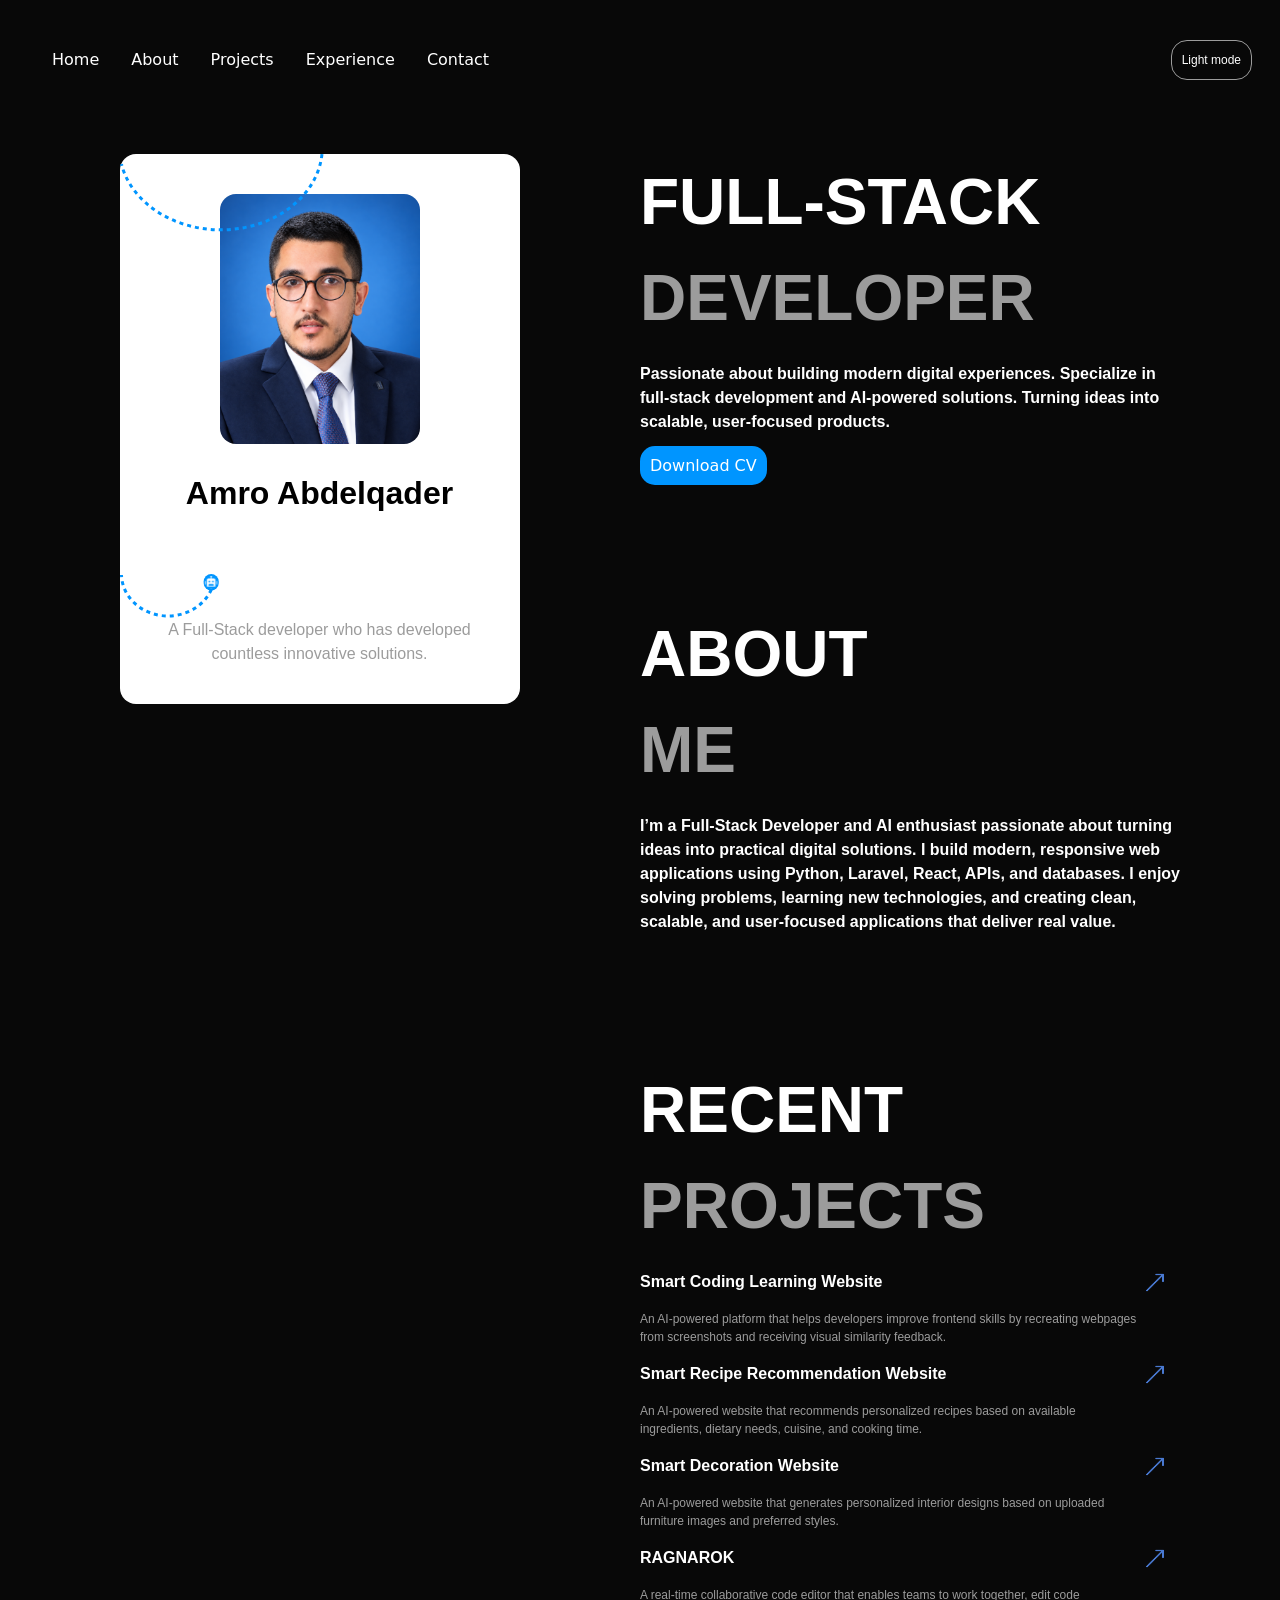
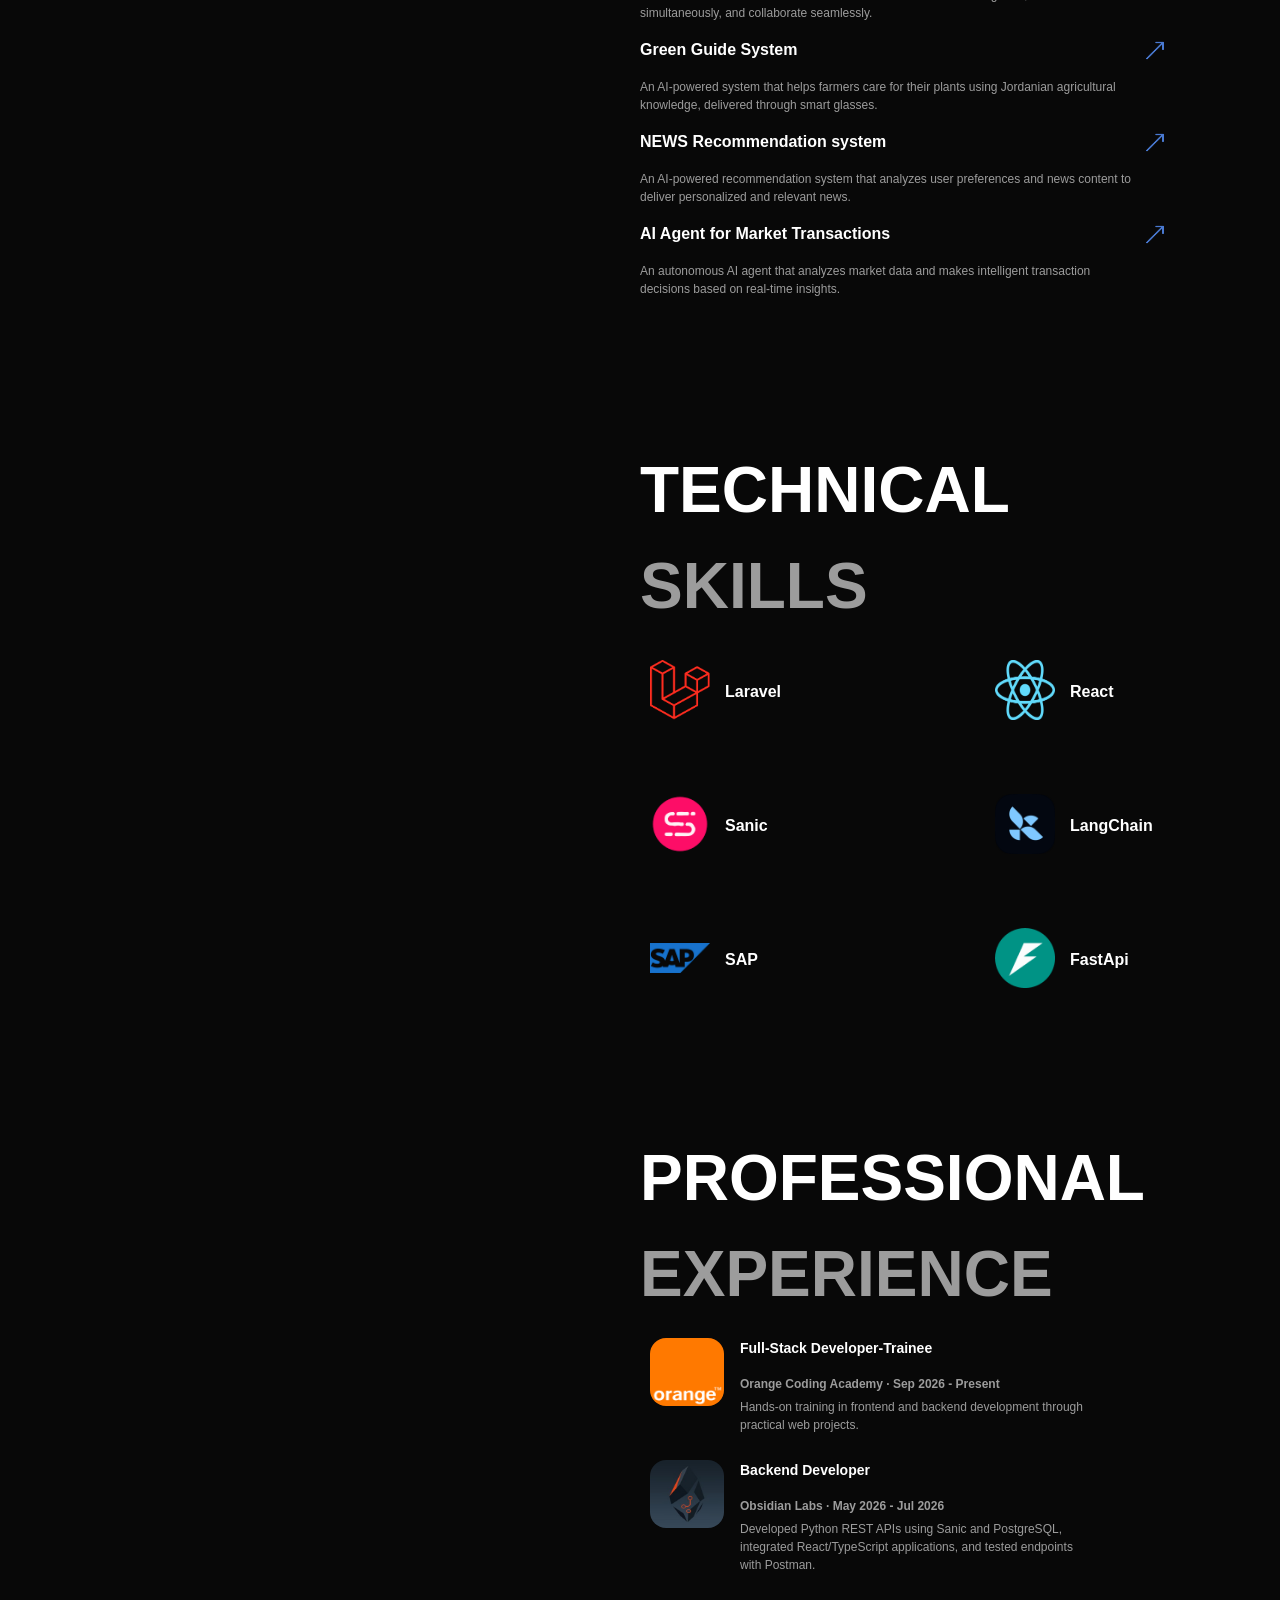
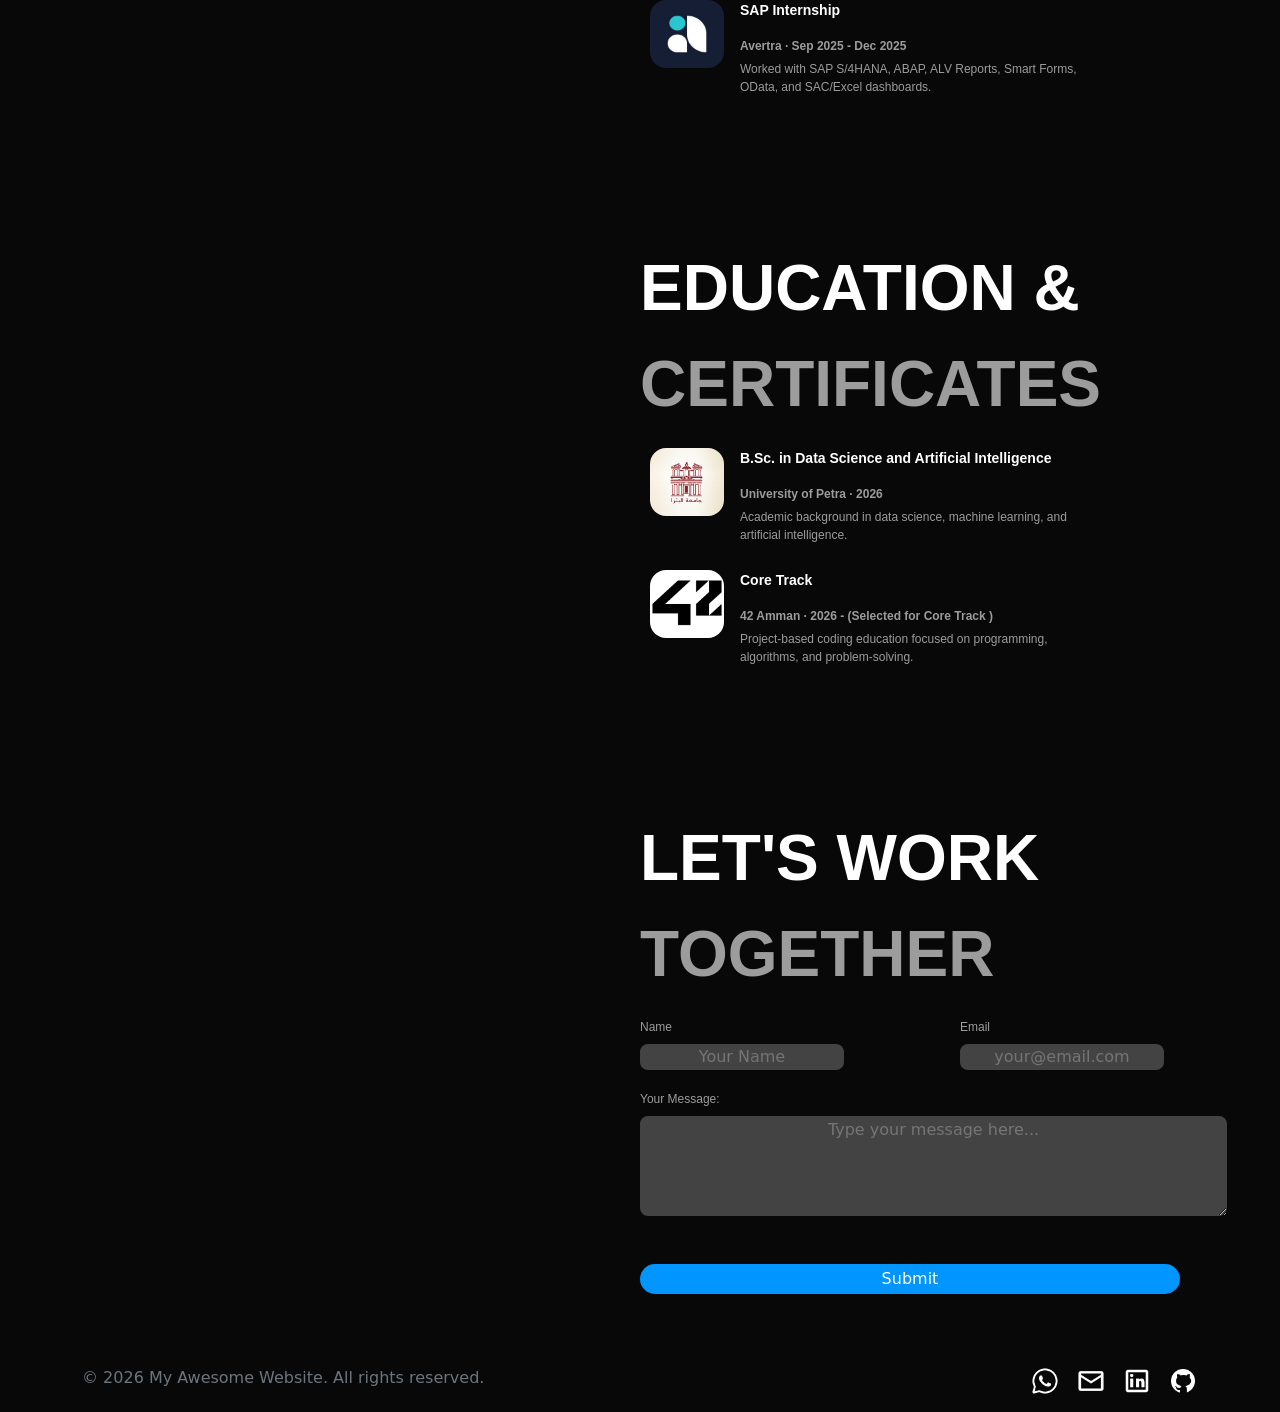
==== commit eb41dcbc: "fix responsive errors" ====
--- a/index.html
+++ b/index.html
@@ -58,7 +58,7 @@
         <!-- website all content -->
         <div class="content">
             <!-- Hero section -->
-            <main class="hero-sec">
+            <main id="hero-sec" class="all-sec">
                 <p class="sec-title">Full-Stack <br><span class="sec-title-lword">Developer</span></p>
                 <p class="sec-parg">Passionate about building modern digital experiences. Specialize in full-stack
                     development and AI-powered solutions. Turning ideas into scalable, user-focused products.</p>
--- a/css/style.css
+++ b/css/style.css
@@ -142,6 +142,10 @@
 
 /* general sections */
 
+#hero-sec {
+    margin-top: 0;
+}
+
 .cv-btn {
     margin-top: 20px;
 }
@@ -386,6 +390,16 @@
         position: static;
     }
 
+    #hero-sec {
+    margin-top: 100px
+    }
+
+    .cv-btn a{
+        display: block;
+        text-align: center;
+        margin: 0 auto;
+    }
+
     .sec-title {
         text-align: center;
     }
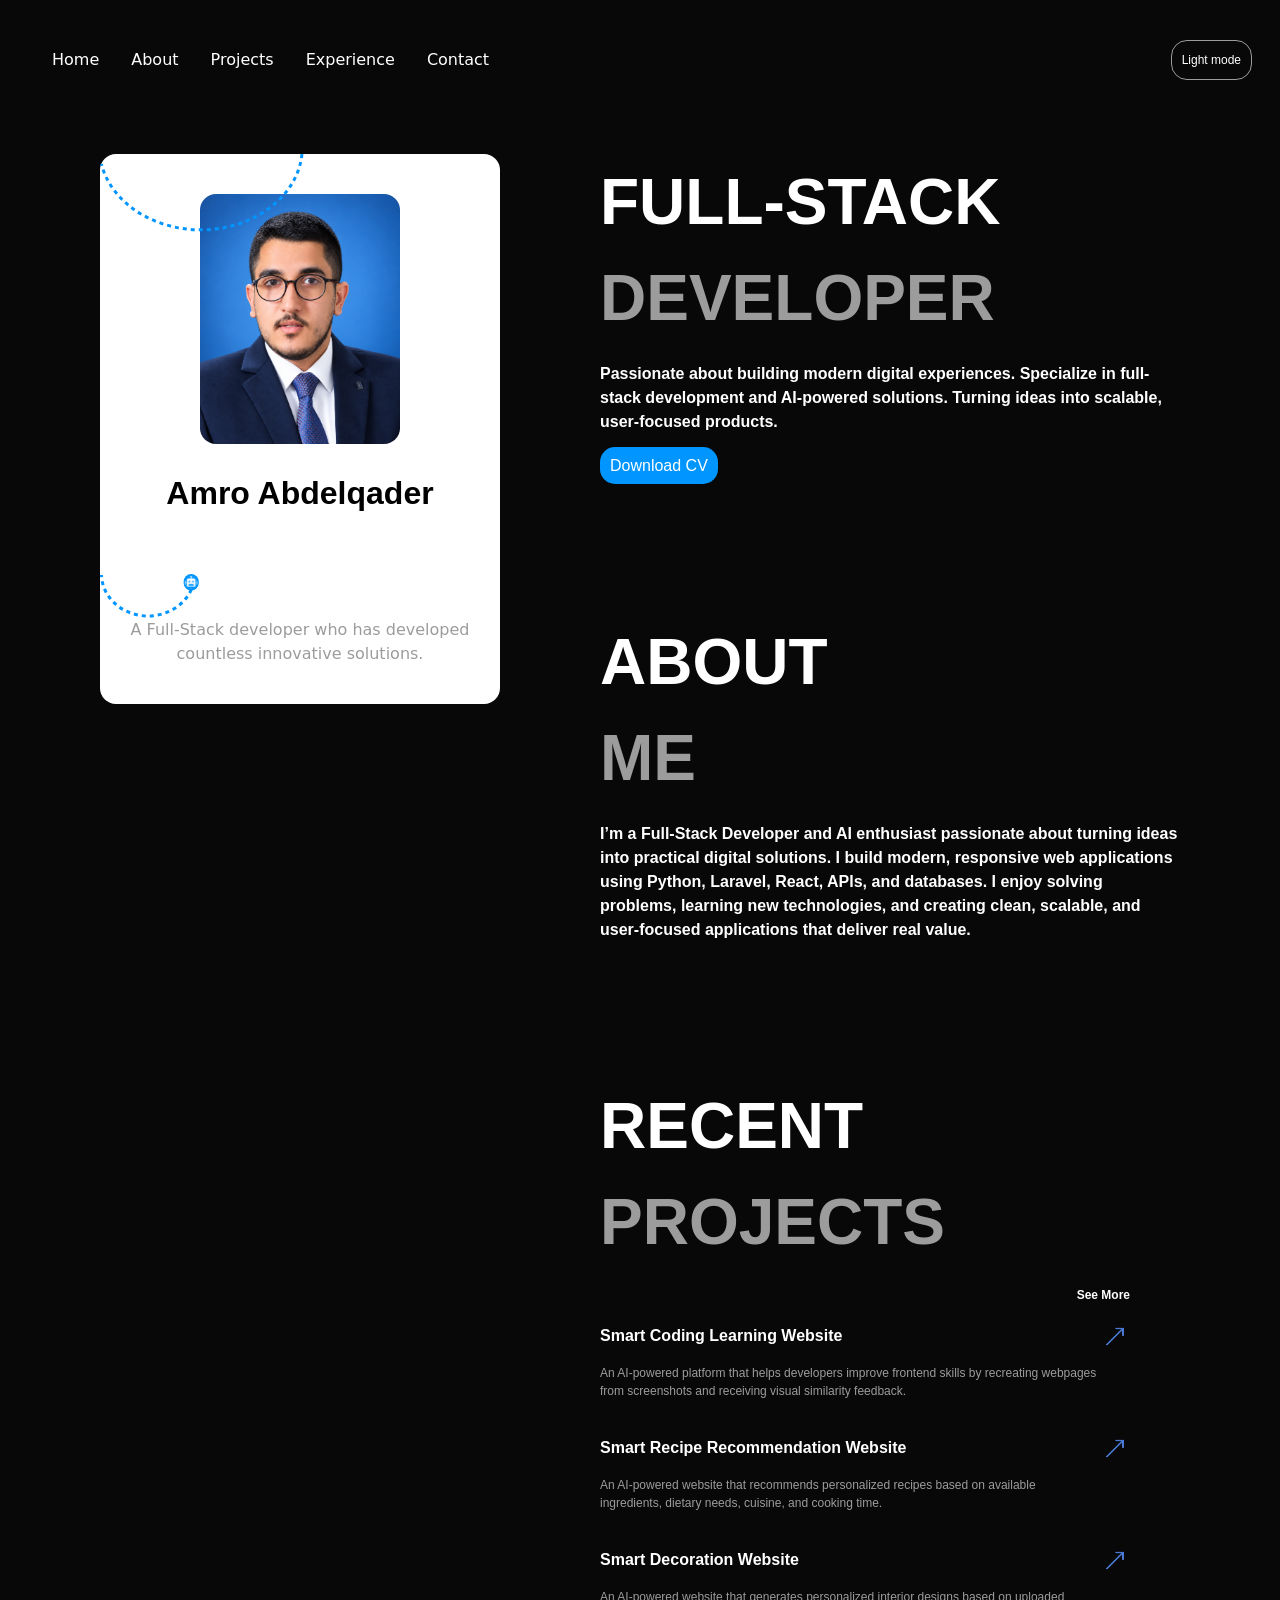
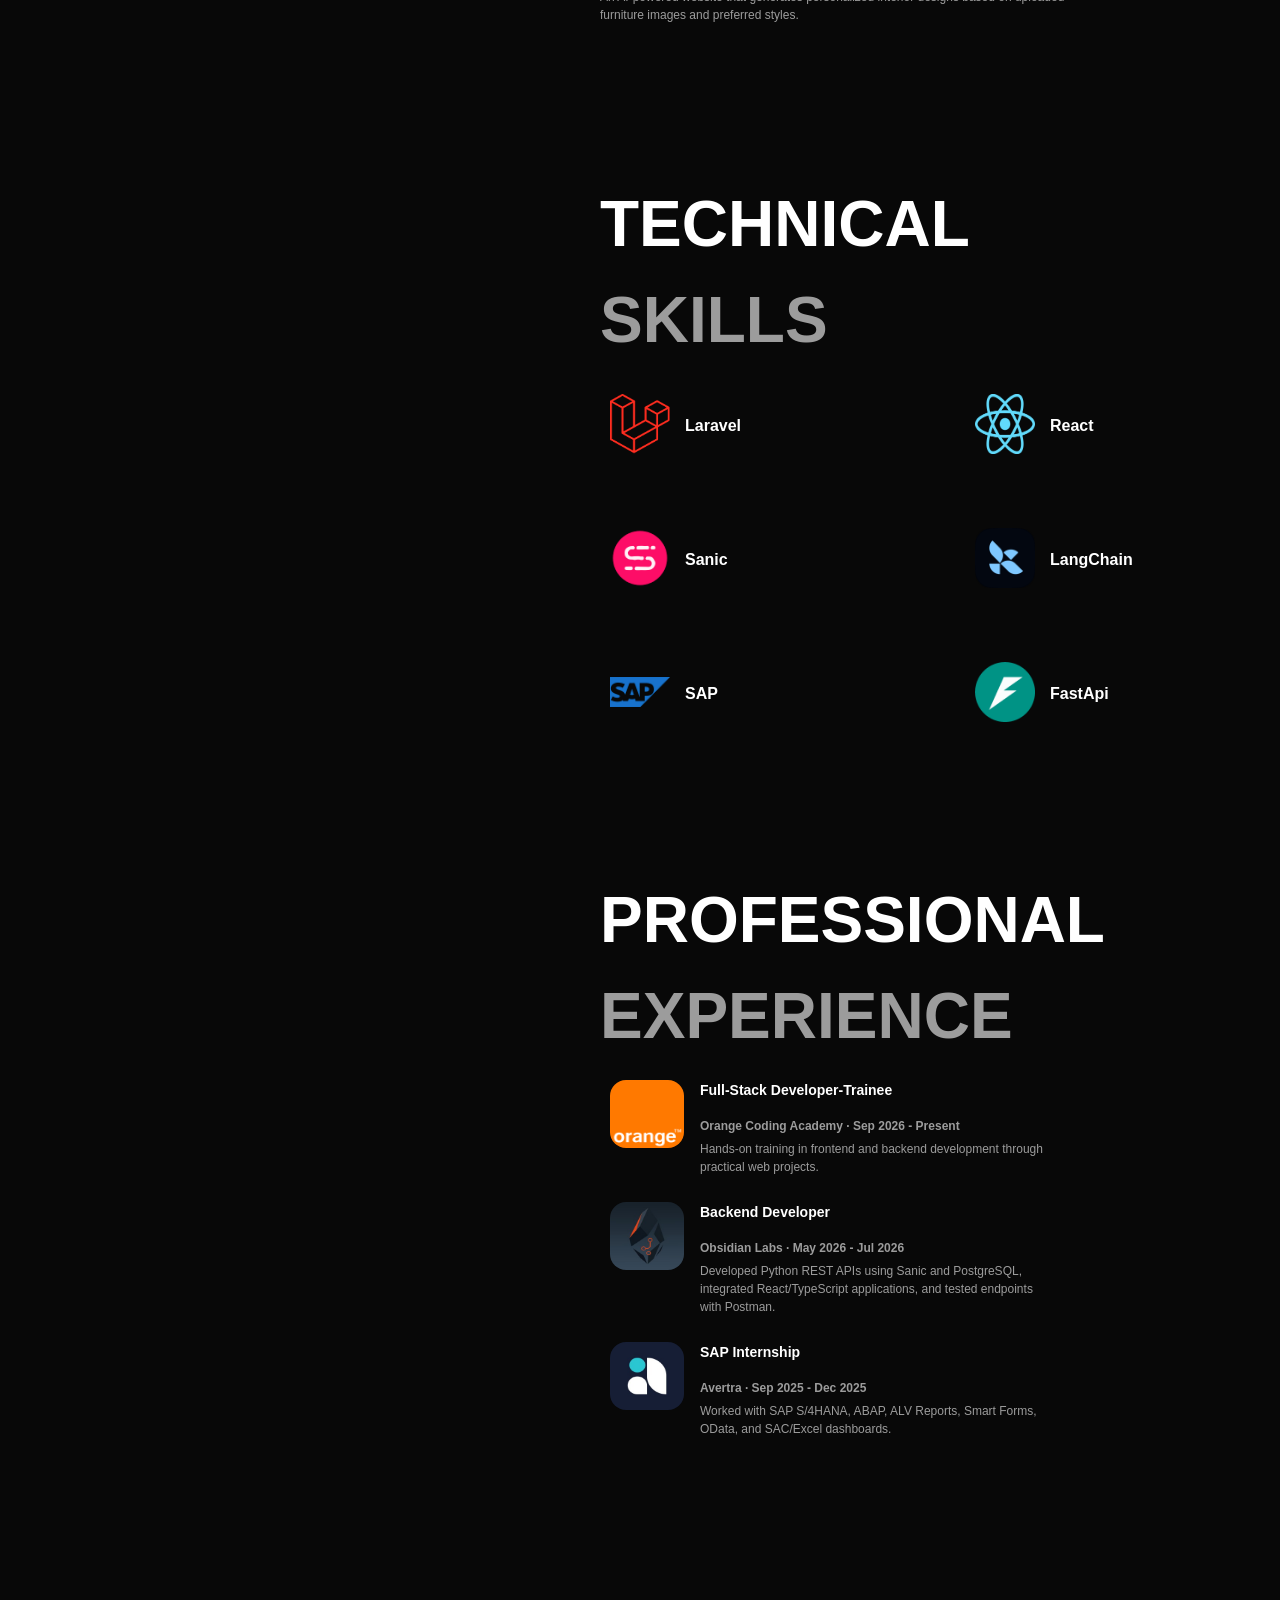
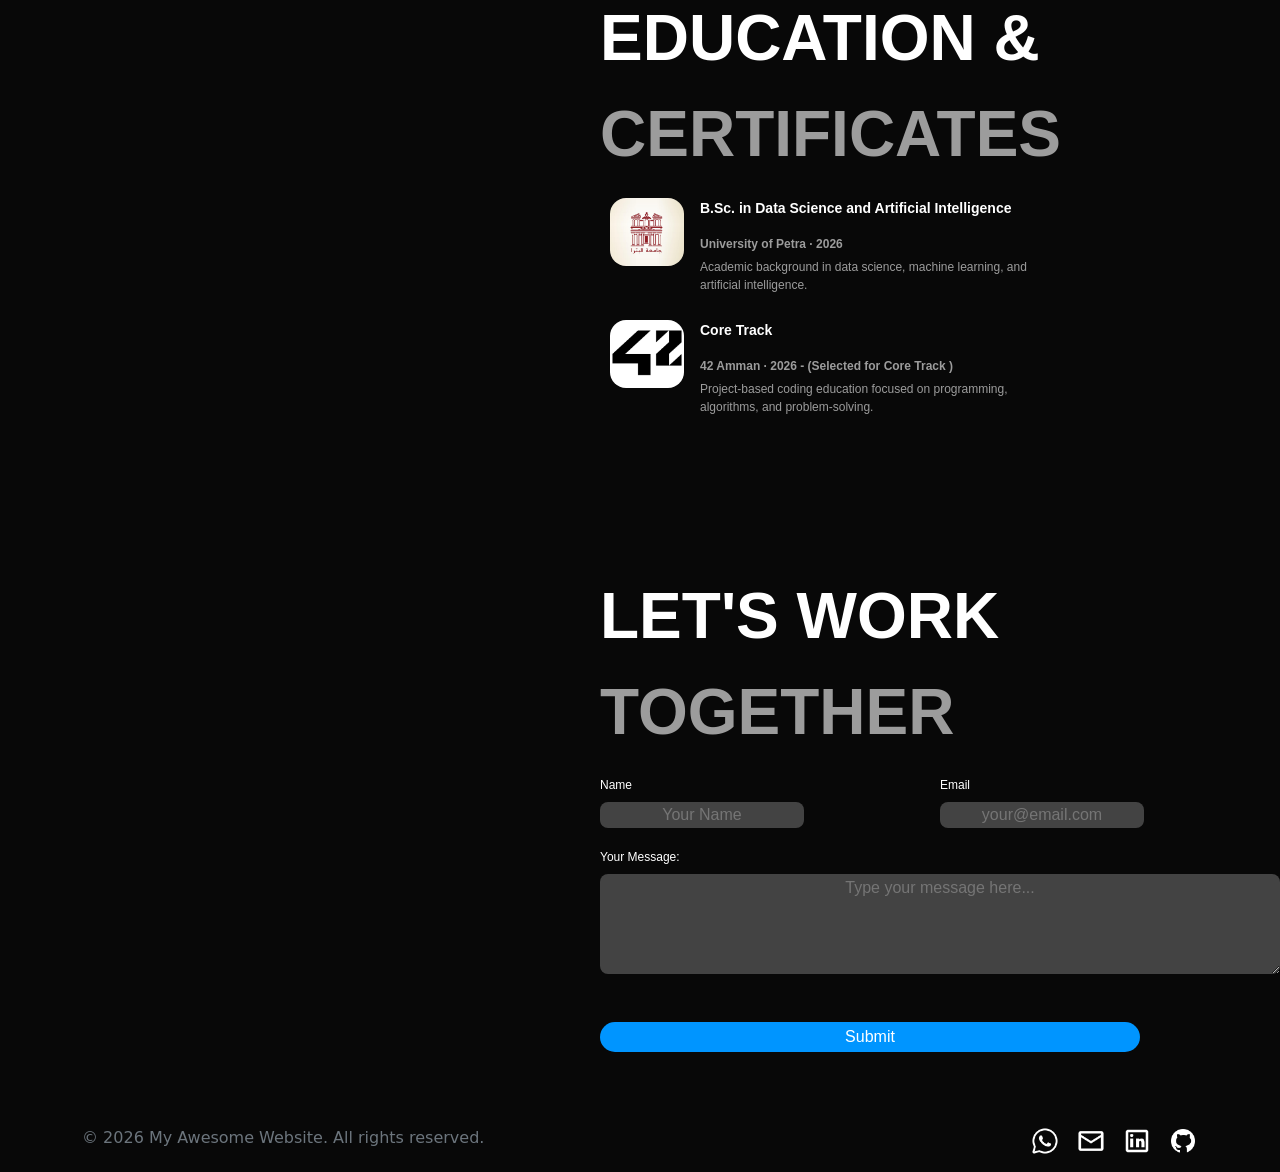
==== commit 20b5d6a3: "add more projects page" ====
--- a/index.html
+++ b/index.html
@@ -79,6 +79,8 @@
             <!-- Projects section -->
             <section id="project-sec" class="all-sec">
                 <p class="sec-title">RECENT <br><span class="sec-title-lword">PROJECTS</span></p>
+                <!-- see more link -->
+                 <a class="more-projects" href="projects.html">See More</a>
                 <!-- project-card (earch card it's a link to github) -->
                 <a class="link" href="https://github.com/amro-abdelqader-03" target="_blank">
                     <div class="project-card">
@@ -108,51 +110,6 @@
                             <p class="project-title">Smart Decoration Website</p>
                             <p class="project-parg">An AI-powered website that generates personalized interior designs
                                 based on uploaded furniture images and preferred styles.</p>
-                        </div>
-                        <img src="assets/icons/Up Right.svg" height="25px" width="30px" alt="arrow">
-                    </div>
-                </a>
-
-                <a class="link" href="https://github.com/amro-abdelqader-03" target="_blank">
-                    <div class="project-card">
-                        <div>
-                            <p class="project-title">RAGNAROK</p>
-                            <p class="project-parg">A real-time collaborative code editor that enables teams to work
-                                together, edit code simultaneously, and collaborate seamlessly.</p>
-                        </div>
-                        <img src="assets/icons/Up Right.svg" height="25px" width="30px" alt="arrow">
-                    </div>
-                </a>
-
-                <a class="link" href="https://github.com/amro-abdelqader-03" target="_blank">
-                    <div class="project-card">
-                        <div>
-                            <p class="project-title">Green Guide System</p>
-                            <p class="project-parg">An AI-powered system that helps farmers care for their plants using
-                                Jordanian agricultural knowledge, delivered through smart glasses.</p>
-                        </div>
-                        <img src="assets/icons/Up Right.svg" height="25px" width="30px" alt="arrow">
-                    </div>
-                </a>
-
-                <a class="link" href="https://github.com/amro-abdelqader-03" target="_blank">
-                    <div class="project-card">
-                        <div>
-                            <p class="project-title">NEWS Recommendation system</p>
-                            <p class="project-parg">An AI-powered recommendation system that analyzes user preferences
-                                and
-                                news content to deliver personalized and relevant news.</p>
-                        </div>
-                        <img src="assets/icons/Up Right.svg" height="25px" width="30px" alt="arrow">
-                    </div>
-                </a>
-
-                <a class="link" href="https://github.com/amro-abdelqader-03" target="_blank">
-                    <div class="project-card">
-                        <div>
-                            <p class="project-title">AI Agent for Market Transactions</p>
-                            <p class="project-parg">An autonomous AI agent that analyzes market data and makes
-                                intelligent transaction decisions based on real-time insights.</p>
                         </div>
                         <img src="assets/icons/Up Right.svg" height="25px" width="30px" alt="arrow">
                     </div>
--- a/css/style.css
+++ b/css/style.css
@@ -102,12 +102,21 @@
     position: sticky;
     top: 20px;
     align-self: start;
+}
+
+.photo-card,
+.info-card,
+.project-card,
+.skill-card {
     animation: fadeOut 2.5s;
     transform: translateY(0);
     transition: transform 0.5s;
 }
 
-.photo-card:hover {
+.photo-card:hover,
+.info-card:hover,
+.project-card:hover,
+.skill-card:hover {
     transform: translateY(-8px);
 }
 
@@ -156,14 +165,19 @@
     color: var(--primary-text);
     padding: 10px;
     border-radius: 15px;
-    animation: fadeOut 2.5s;
+}
+
+.card-description,
+.sec-title-lword,
+.info-name,
+.info-parg,
+.project-parg {
+    color: var(--muted-text);
 }
 
 .card-description {
     text-align: center;
-    font-family: 'Poppins', sans-serif;
     font-size: 16px;
-    color: var(--muted-text);
     margin: 0 20px;
 }
 
@@ -173,27 +187,23 @@
     animation-range: entry 40% contain 80%;
     margin-top: 20%;
     margin-bottom: 5%;
+    font-family: 'Poppins', sans-serif;
 }
 
 .sec-title {
-    font-family: 'Poppins', sans-serif;
     font-size: 64px;
     font-weight: bold;
     text-transform: uppercase;
-    animation: fadeOut 2.5s;
 }
 
 .sec-title-lword {
-    color: var(--muted-text);
     display: inline;
 }
 
 .sec-parg {
-    font-family: 'Poppins', sans-serif;
     font-size: 16px;
     font-weight: bold;
     margin-right: 100px;
-    animation: fadeOut 2.5s;
 }
 
 /* info sections */
@@ -204,9 +214,6 @@
     width: 430px;
     margin: 10px;
     gap: 10px 10px;
-    transform: translateY(0);
-    transition: transform 0.5s;
-    animation: fadeOut 2.5s;
 }
 
 .info-photo {
@@ -214,46 +221,51 @@
 }
 
 .info-card:hover {
-    transform: translateY(-8px);
     background-color: var(--surface);
 }
 
 .info-title {
-    font-family: 'Poppins', sans-serif;
     font-size: 14px;
     font-weight: bold;
     color: var(--primary-text);
 }
 
 .info-name {
-    font-family: 'Poppins', sans-serif;
-    font-size: 12px;
-    font-weight: bold;
-    color: var(--muted-text);
+    font-size: 12px;
+    font-weight: bold;
     margin-bottom: 0;
 }
 
 .info-parg {
-    font-family: 'Poppins', sans-serif;
-    font-size: 12px;
-    color: var(--muted-text);
+    font-size: 12px;
     margin-top: 5px;
 }
 
 /* project section */
 
+.more-projects{
+    display: flex;
+    width: 530px;
+    text-decoration: none;
+    justify-content:end;
+    color: var(--primary-text);
+    font-size: 12px;
+    font-weight: bold;
+}
+
+.more-projects:hover{
+    color: var(--accent);
+}
+
 .project-card {
     display: grid;
     grid-template-columns: 500px 30px;
-    animation: fadeOut 2.5s;
     width: 530px;
     color: var(--primary-text);
-    transform: translateY(0);
-    transition: transform 0.5s;
+    margin-top: 20px;
 }
 
 .project-card:hover {
-    transform: translateY(-8px);
     background-color: var(--surface);
 }
 
@@ -262,15 +274,12 @@
 }
 
 .project-title {
-    font-family: 'Poppins', sans-serif;
     font-size: 16px;
     font-weight: bold;
 }
 
 .project-parg {
-    font-family: 'Poppins', sans-serif;
-    font-size: 12px;
-    color: var(--muted-text);
+    font-size: 12px;
 }
 
 /* skill section */
@@ -284,18 +293,13 @@
 .skill-card {
     display: flex;
     flex-direction: row;
-    font-family: 'Poppins', sans-serif;
     font-size: 16px;
     font-weight: bold;
     gap: 10px;
     padding: 10px;
-    transform: translateY(0);
-    transition: transform 0.5s;
-    animation: fadeOut 2.5s;
 }
 
 .skill-card:hover {
-    transform: translateY(-8px);
     background-color: var(--surface);
 }
 
@@ -316,11 +320,8 @@
 }
 
 .form-label {
-    font-family: 'Poppins', sans-serif;
-    font-size: 12px;
-    color: var(--muted-text);
+    font-size: 12px;
     display: block;
-    animation: fadeOut 2.5s;
 }
 
 .form-input {
@@ -330,7 +331,6 @@
     border-radius: 8px;
     text-align: center;
     display: block;
-    animation: fadeOut 2.5s;
 }
 
 .form-submit {
@@ -341,6 +341,14 @@
     border: none;
     color: var(--primary-text);
     height: 30px;
+}
+
+.cv-btn a,
+.sec-title,
+.sec-parg,
+.form-label,
+.form-input,
+.form-submit {
     animation: fadeOut 2.5s;
 }
 
@@ -446,4 +454,8 @@
     .navbar {
         position: relative;
     }
+
+    .all-sec{
+        animation-range: entry 10% contain 90%;
+    }
 }
